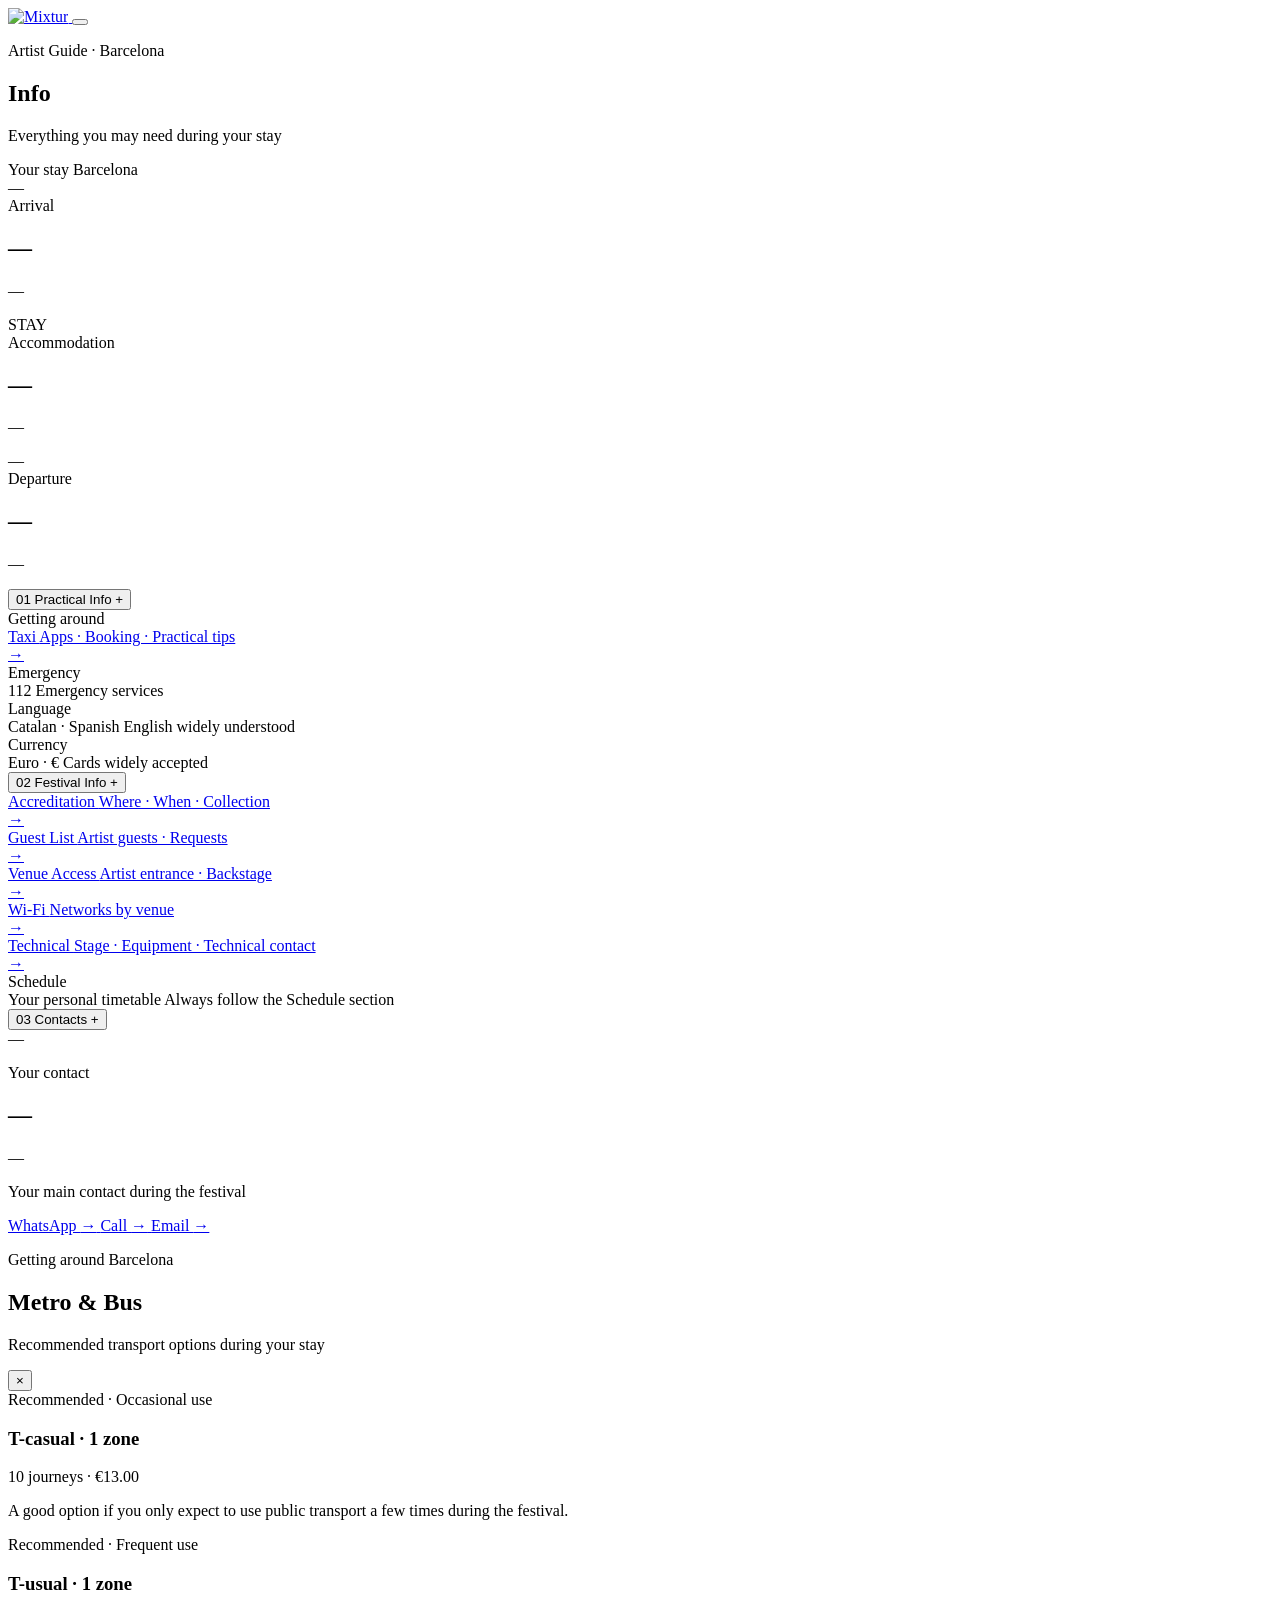
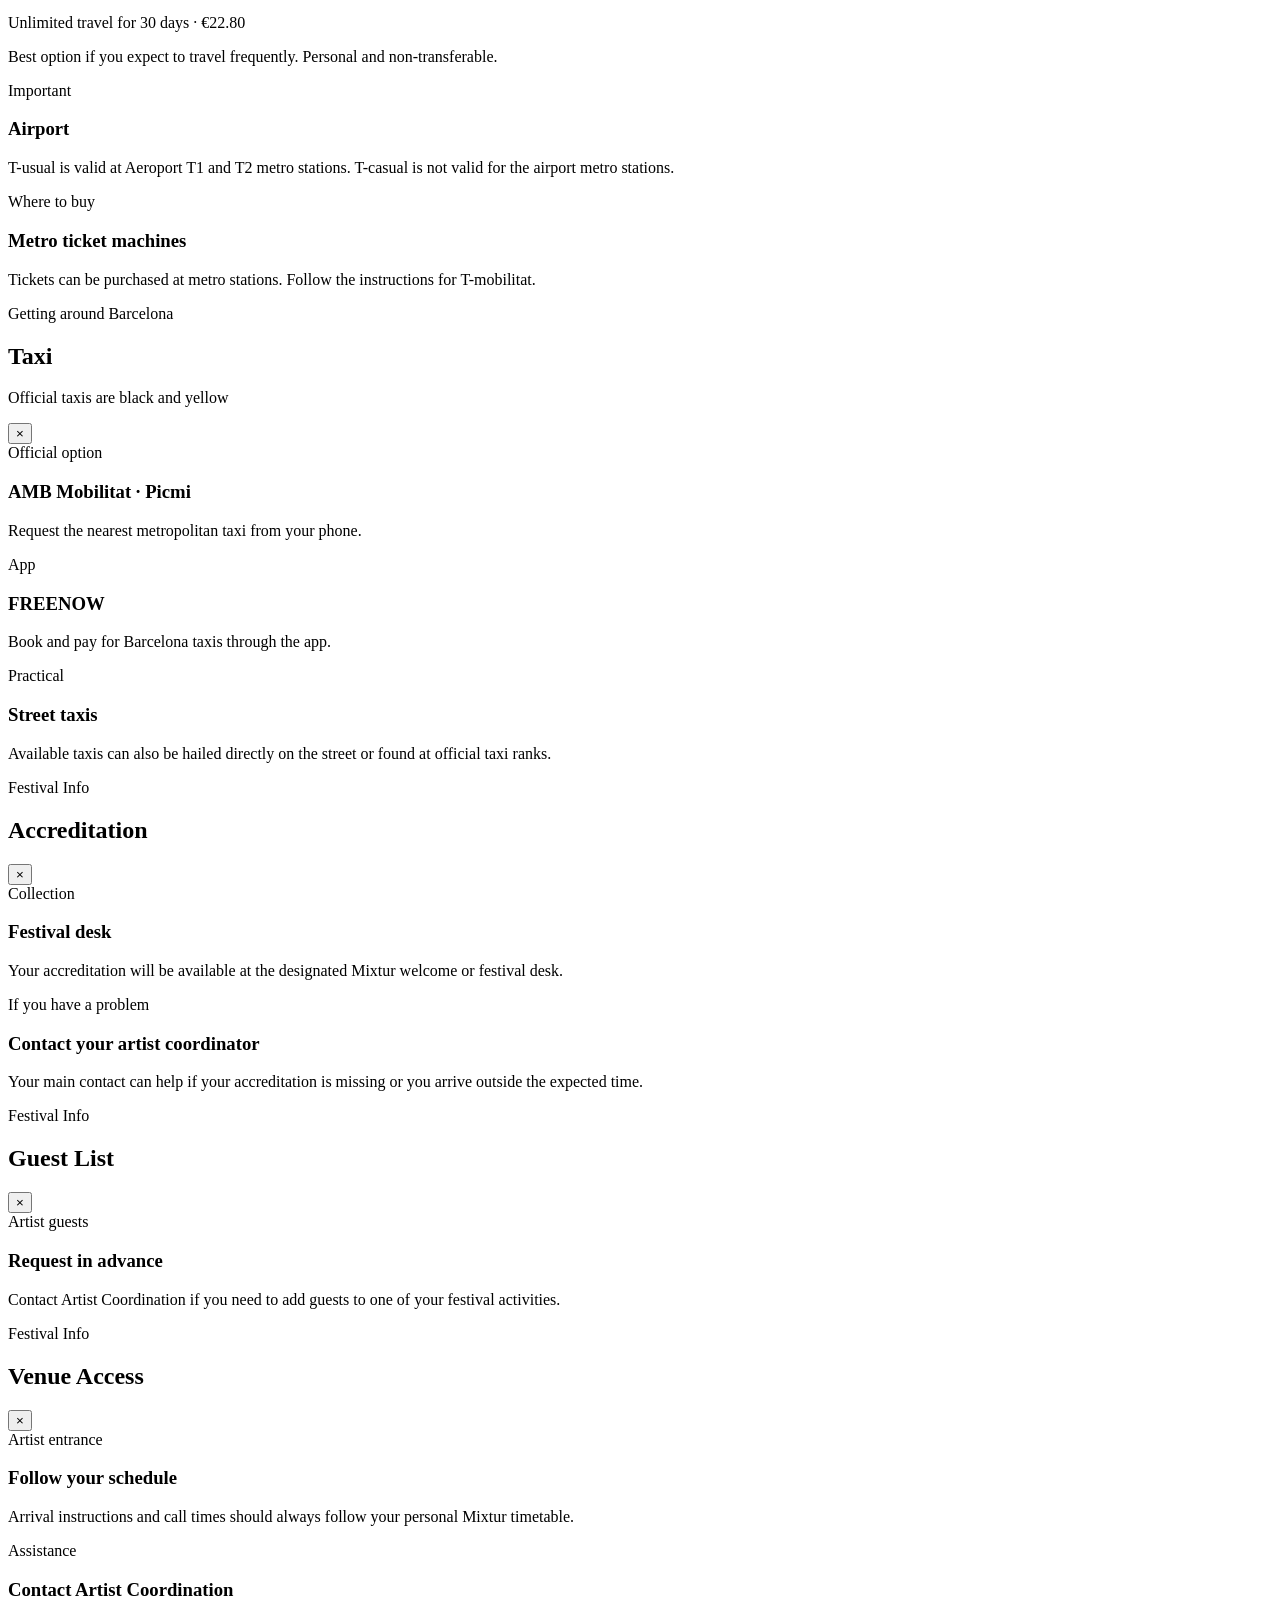
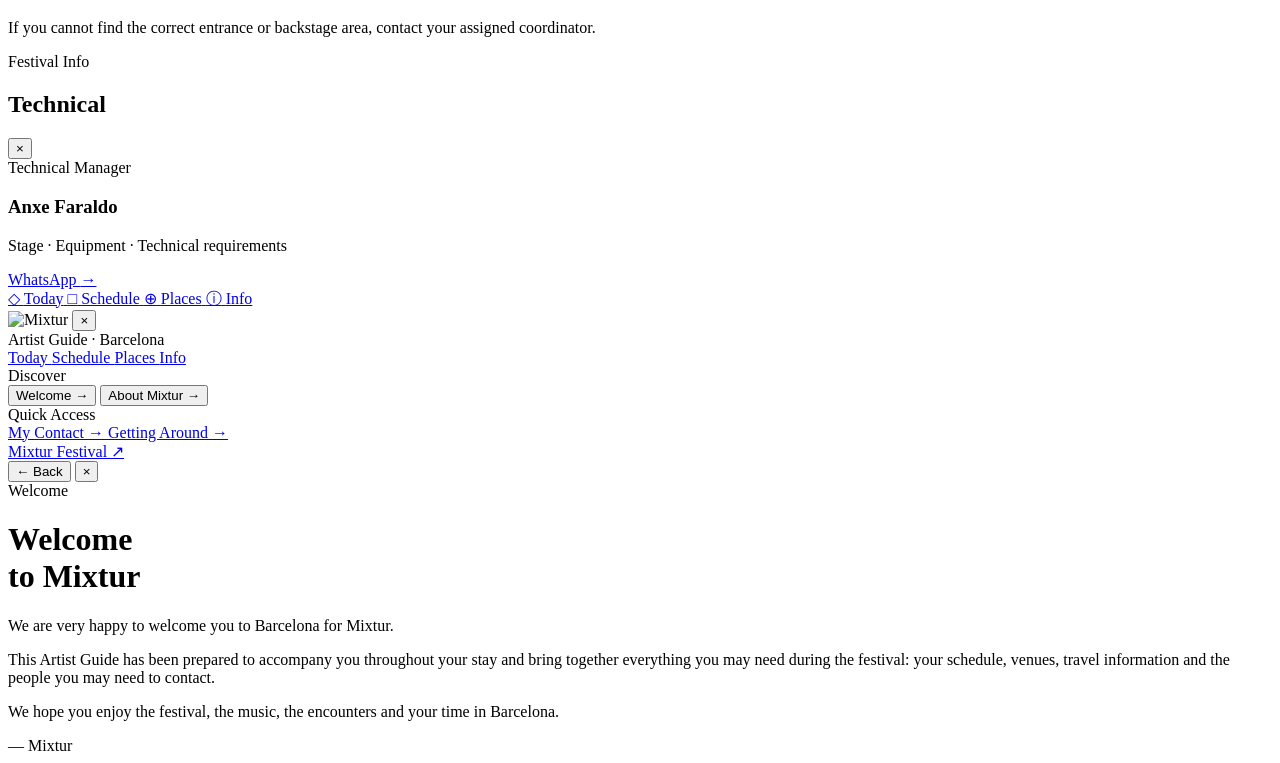
==== info.html @ 85b2bf8d "Update info.html" ====
<!DOCTYPE html>
<html lang="en">

<head>
  <meta charset="UTF-8">

  <meta
    name="viewport"
    content="width=device-width, initial-scale=1.0"
  >

  <meta
    name="theme-color"
    content="#000000"
  >

  <title>Mixtur · Info</title>

  <link
    rel="stylesheet"
    href="style.css?v=2"
  >
</head>


<body>

  <main class="app">


    <!-- ======================================
         HEADER
         ====================================== -->

    <header class="topbar">

      <a
        href="index.html"
        aria-label="Back to Today"
      >
        <img
          src="logo-mixtur.png"
          alt="Mixtur"
          class="mixtur-logo"
        >
      </a>


      <button
        class="menu-button"
        aria-label="Open menu"
        type="button"
      >
        <span></span>
        <span></span>
        <span></span>
      </button>

    </header>



    <!-- ======================================
         INFO HERO
         ====================================== -->

    <section class="info-hero">

      <div class="info-hero-content">

        <p class="eyebrow">
          Artist Guide · Barcelona
        </p>

        <h1 class="info-title">
          Info
        </h1>

        <p class="info-subtitle">
          Everything you may need during your stay
        </p>

      </div>

    </section>



    <!-- ======================================
         STAY SUMMARY
         ====================================== -->

    <section class="stay-summary">

      <div class="stay-summary-heading">

        <span>
          Your stay
        </span>

        <span>
          Barcelona
        </span>

      </div>


      <div class="stay-summary-grid">


        <!-- ARRIVAL -->

        <article
          class="stay-summary-card"
          data-stay-arrival
        >

          <div
            class="stay-summary-date"
            data-arrival-date
          >
            —
          </div>

          <div class="stay-summary-type">
            Arrival
          </div>

          <h2 data-arrival-time>
            —
          </h2>

          <p data-arrival-place>
            —
          </p>

        </article>



        <!-- ACCOMMODATION · OPTIONAL -->

        <article
          class="stay-summary-card"
          data-stay-hotel
        >

          <div class="stay-summary-date">
            STAY
          </div>

          <div class="stay-summary-type">
            Accommodation
          </div>

          <h2 data-hotel-name>
            —
          </h2>

          <p data-hotel-summary>
            —
          </p>

        </article>



        <!-- DEPARTURE -->

        <article
          class="stay-summary-card"
          data-stay-departure
        >

          <div
            class="stay-summary-date"
            data-departure-date
          >
            —
          </div>

          <div class="stay-summary-type">
            Departure
          </div>

          <h2 data-departure-time>
            —
          </h2>

          <p data-departure-place>
            —
          </p>

        </article>


      </div>

    </section>



    <!-- ======================================
         INFO INDEX
         ====================================== -->

    <section class="info-list">


      <!-- ====================================
           PRACTICAL INFO
           ==================================== -->

      <article
        class="info-section"
        id="getting-around"
      >

        <button
          class="info-toggle"
          type="button"
          aria-expanded="false"
        >

          <span class="info-number">
            01
          </span>

          <span class="info-toggle-title">
            Practical Info
          </span>

          <span class="info-toggle-symbol">
            +
          </span>

        </button>


        <div class="info-content">


          <div class="info-group-label">
            Getting around
          </div>


          <a
            href="#"
            class="info-detail-link info-panel-trigger"
            data-panel="taxi-panel"
          >

            <div>

              <span class="info-detail-title">
                Taxi
              </span>

              <span class="info-detail-description">
                Apps · Booking · Practical tips
              </span>

            </div>

            <span class="info-detail-arrow">
              →
            </span>

          </a>



          <div class="info-row">

            <span class="info-label">
              Emergency
            </span>

            <div class="info-value">
              112
              <span>
                Emergency services
              </span>
            </div>

          </div>


          <div class="info-row">

            <span class="info-label">
              Language
            </span>

            <div class="info-value">
              Catalan · Spanish
              <span>
                English widely understood
              </span>
            </div>

          </div>


          <div class="info-row">

            <span class="info-label">
              Currency
            </span>

            <div class="info-value">
              Euro · €
              <span>
                Cards widely accepted
              </span>
            </div>

          </div>


        </div>

      </article>



      <!-- ====================================
           FESTIVAL INFO
           ==================================== -->

      <article class="info-section">

        <button
          class="info-toggle"
          type="button"
          aria-expanded="false"
        >

          <span class="info-number">
            02
          </span>

          <span class="info-toggle-title">
            Festival Info
          </span>

          <span class="info-toggle-symbol">
            +
          </span>

        </button>


        <div class="info-content">


          <a
            href="#"
            class="info-detail-link info-panel-trigger"
            data-panel="accreditation-panel"
          >

            <div>

              <span class="info-detail-title">
                Accreditation
              </span>

              <span class="info-detail-description">
                Where · When · Collection
              </span>

            </div>

            <span class="info-detail-arrow">
              →
            </span>

          </a>


          <a
            href="#"
            class="info-detail-link info-panel-trigger"
            data-panel="guest-panel"
          >

            <div>

              <span class="info-detail-title">
                Guest List
              </span>

              <span class="info-detail-description">
                Artist guests · Requests
              </span>

            </div>

            <span class="info-detail-arrow">
              →
            </span>

          </a>


          <a
            href="#"
            class="info-detail-link info-panel-trigger"
            data-panel="access-panel"
          >

            <div>

              <span class="info-detail-title">
                Venue Access
              </span>

              <span class="info-detail-description">
                Artist entrance · Backstage
              </span>

            </div>

            <span class="info-detail-arrow">
              →
            </span>

          </a>


          <a
            href="#"
            class="info-detail-link info-panel-trigger"
            data-panel="wifi-panel"
          >

            <div>

              <span class="info-detail-title">
                Wi-Fi
              </span>

              <span class="info-detail-description">
                Networks by venue
              </span>

            </div>

            <span class="info-detail-arrow">
              →
            </span>

          </a>


          <a
            href="#"
            class="info-detail-link info-panel-trigger"
            data-panel="technical-panel"
          >

            <div>

              <span class="info-detail-title">
                Technical
              </span>

              <span class="info-detail-description">
                Stage · Equipment · Technical contact
              </span>

            </div>

            <span class="info-detail-arrow">
              →
            </span>

          </a>


          <div class="info-row">

            <span class="info-label">
              Schedule
            </span>

            <div class="info-value">
              Your personal timetable
              <span>
                Always follow the Schedule section
              </span>
            </div>

          </div>


        </div>

      </article>



      <!-- ====================================
           CONTACTS
           ==================================== -->

      <article
        class="info-section"
        id="my-contact"
      >

        <button
          class="info-toggle"
          type="button"
          aria-expanded="false"
        >

          <span class="info-number">
            03
          </span>

          <span class="info-toggle-title">
            Contacts
          </span>

          <span class="info-toggle-symbol">
            +
          </span>

        </button>


        <div class="info-content">


          <div class="main-contact-card">

            <div class="main-contact-top">

              <div
                class="contact-avatar"
                data-contact-avatar
              >
                —
              </div>


              <div>

                <p class="main-contact-label">
                  Your contact
                </p>

                <h2 data-contact-name>
                  —
                </h2>

                <p
                  class="main-contact-role"
                  data-contact-role
                >
                  —
                </p>

              </div>

            </div>


            <p class="main-contact-description">
              Your main contact during the festival
            </p>


            <div class="main-contact-actions">
            
              <a
                href="#"
                data-contact-whatsapp
              >
                WhatsApp
                <span>→</span>
              </a>
            
              <a
                href="#"
                data-contact-call
              >
                Call
                <span>→</span>
              </a>
            
              <a
                href="#"
                data-contact-email
              >
                Email
                <span>→</span>
              </a>
            
            </div>

          </div>


        </div>

      </article>


    </section>



    <!-- ======================================
         METRO & BUS PANEL
         ====================================== -->

    <div
      class="place-panel"
      id="metro-panel"
      aria-hidden="true"
    >

      <div class="panel-backdrop"></div>


      <section class="panel-sheet">

        <div class="panel-handle"></div>


        <div class="panel-header">

          <div>

            <p class="panel-location">
              Getting around Barcelona
            </p>

            <h2>
              Metro & Bus
            </h2>

            <p class="panel-intro">
              Recommended transport options during your stay
            </p>

          </div>


          <button
            class="panel-close"
            type="button"
            aria-label="Close"
          >
            ×
          </button>

        </div>


        <div class="panel-list">


          <article class="panel-place">

            <div class="panel-place-meta">
              Recommended · Occasional use
            </div>

            <h3>
              T-casual · 1 zone
            </h3>

            <p>
              10 journeys · €13.00
            </p>

            <p>
              A good option if you only expect to use public
              transport a few times during the festival.
            </p>

          </article>


          <article class="panel-place">

            <div class="panel-place-meta">
              Recommended · Frequent use
            </div>

            <h3>
              T-usual · 1 zone
            </h3>

            <p>
              Unlimited travel for 30 days · €22.80
            </p>

            <p>
              Best option if you expect to travel frequently.
              Personal and non-transferable.
            </p>

          </article>


          <article class="panel-place">

            <div class="panel-place-meta">
              Important
            </div>

            <h3>
              Airport
            </h3>

            <p>
              T-usual is valid at Aeroport T1 and T2 metro
              stations. T-casual is not valid for the airport
              metro stations.
            </p>

          </article>


          <article class="panel-place">

            <div class="panel-place-meta">
              Where to buy
            </div>

            <h3>
              Metro ticket machines
            </h3>

            <p>
              Tickets can be purchased at metro stations.
              Follow the instructions for T-mobilitat.
            </p>

          </article>


        </div>

      </section>

    </div>



    <!-- ======================================
         TAXI PANEL
         ====================================== -->

    <div
      class="place-panel"
      id="taxi-panel"
      aria-hidden="true"
    >

      <div class="panel-backdrop"></div>


      <section class="panel-sheet">

        <div class="panel-handle"></div>


        <div class="panel-header">

          <div>

            <p class="panel-location">
              Getting around Barcelona
            </p>

            <h2>
              Taxi
            </h2>

            <p class="panel-intro">
              Official taxis are black and yellow
            </p>

          </div>


          <button
            class="panel-close"
            type="button"
            aria-label="Close"
          >
            ×
          </button>

        </div>


        <div class="panel-list">


          <article class="panel-place">

            <div class="panel-place-meta">
              Official option
            </div>

            <h3>
              AMB Mobilitat · Picmi
            </h3>

            <p>
              Request the nearest metropolitan taxi from your phone.
            </p>

          </article>


          <article class="panel-place">

            <div class="panel-place-meta">
              App
            </div>

            <h3>
              FREENOW
            </h3>

            <p>
              Book and pay for Barcelona taxis through the app.
            </p>

          </article>


          <article class="panel-place">

            <div class="panel-place-meta">
              Practical
            </div>

            <h3>
              Street taxis
            </h3>

            <p>
              Available taxis can also be hailed directly on the street
              or found at official taxi ranks.
            </p>

          </article>


        </div>

      </section>

    </div>



    <!-- ======================================
         ACCREDITATION PANEL
         ====================================== -->

    <div
      class="place-panel"
      id="accreditation-panel"
      aria-hidden="true"
    >

      <div class="panel-backdrop"></div>

      <section class="panel-sheet">

        <div class="panel-handle"></div>


        <div class="panel-header">

          <div>

            <p class="panel-location">
              Festival Info
            </p>

            <h2>
              Accreditation
            </h2>

          </div>


          <button
            class="panel-close"
            type="button"
            aria-label="Close"
          >
            ×
          </button>

        </div>


        <div class="panel-list">

          <article class="panel-place">

            <div class="panel-place-meta">
              Collection
            </div>

            <h3>
              Festival desk
            </h3>

            <p>
              Your accreditation will be available at the designated
              Mixtur welcome or festival desk.
            </p>

          </article>


          <article class="panel-place">

            <div class="panel-place-meta">
              If you have a problem
            </div>

            <h3>
              Contact your artist coordinator
            </h3>

            <p>
              Your main contact can help if your accreditation is
              missing or you arrive outside the expected time.
            </p>

          </article>

        </div>

      </section>

    </div>



    <!-- ======================================
         GUEST LIST PANEL
         ====================================== -->

    <div
      class="place-panel"
      id="guest-panel"
      aria-hidden="true"
    >

      <div class="panel-backdrop"></div>

      <section class="panel-sheet">

        <div class="panel-handle"></div>


        <div class="panel-header">

          <div>

            <p class="panel-location">
              Festival Info
            </p>

            <h2>
              Guest List
            </h2>

          </div>


          <button
            class="panel-close"
            type="button"
            aria-label="Close"
          >
            ×
          </button>

        </div>


        <div class="panel-list">

          <article class="panel-place">

            <div class="panel-place-meta">
              Artist guests
            </div>

            <h3>
              Request in advance
            </h3>

            <p>
              Contact Artist Coordination if you need to add guests
              to one of your festival activities.
            </p>

          </article>

        </div>

      </section>

    </div>



    <!-- ======================================
         VENUE ACCESS PANEL
         ====================================== -->

    <div
      class="place-panel"
      id="access-panel"
      aria-hidden="true"
    >

      <div class="panel-backdrop"></div>

      <section class="panel-sheet">

        <div class="panel-handle"></div>


        <div class="panel-header">

          <div>

            <p class="panel-location">
              Festival Info
            </p>

            <h2>
              Venue Access
            </h2>

          </div>


          <button
            class="panel-close"
            type="button"
            aria-label="Close"
          >
            ×
          </button>

        </div>


        <div class="panel-list">

          <article class="panel-place">

            <div class="panel-place-meta">
              Artist entrance
            </div>

            <h3>
              Follow your schedule
            </h3>

            <p>
              Arrival instructions and call times should always follow
              your personal Mixtur timetable.
            </p>

          </article>


          <article class="panel-place">

            <div class="panel-place-meta">
              Assistance
            </div>

            <h3>
              Contact Artist Coordination
            </h3>

            <p>
              If you cannot find the correct entrance or backstage
              area, contact your assigned coordinator.
            </p>

          </article>

        </div>

      </section>

    </div>



    <!-- ======================================
         TECHNICAL PANEL
         ====================================== -->

    <div
      class="place-panel"
      id="technical-panel"
      aria-hidden="true"
    >

      <div class="panel-backdrop"></div>

      <section class="panel-sheet">

        <div class="panel-handle"></div>


        <div class="panel-header">

          <div>

            <p class="panel-location">
              Festival Info
            </p>

            <h2>
              Technical
            </h2>

          </div>


          <button
            class="panel-close"
            type="button"
            aria-label="Close"
          >
            ×
          </button>

        </div>


        <div class="panel-list">

          <article class="panel-place">

            <div class="panel-place-meta">
              Technical Manager
            </div>

            <h3>
              Anxe Faraldo
            </h3>

            <p>
              Stage · Equipment · Technical requirements
            </p>

            <a
              href="https://wa.me/34617456373"
              target="_blank"
              rel="noopener noreferrer"
            >
              WhatsApp
              <span>→</span>
            </a>

          </article>

        </div>

      </section>

    </div>



    <!-- ======================================
         BOTTOM NAV
         ====================================== -->

    <nav
      class="bottom-nav"
      aria-label="Main navigation"
    >

      <a
        class="nav-item"
        href="index.html"
      >
        <span class="nav-symbol">◇</span>
        <span>Today</span>
      </a>


      <a
        class="nav-item"
        href="schedule.html"
      >
        <span class="nav-symbol">□</span>
        <span>Schedule</span>
      </a>


      <a
        class="nav-item"
        href="places.html"
      >
        <span class="nav-symbol">⊕</span>
        <span>Places</span>
      </a>


      <a
        class="nav-item active"
        href="info.html"
      >
        <span class="nav-symbol">ⓘ</span>
        <span>Info</span>
      </a>

    </nav>


  </main>


  <script src="venues.js?v=1"></script>
  <script src="script.js?v=33"></script>

</body>

</html>
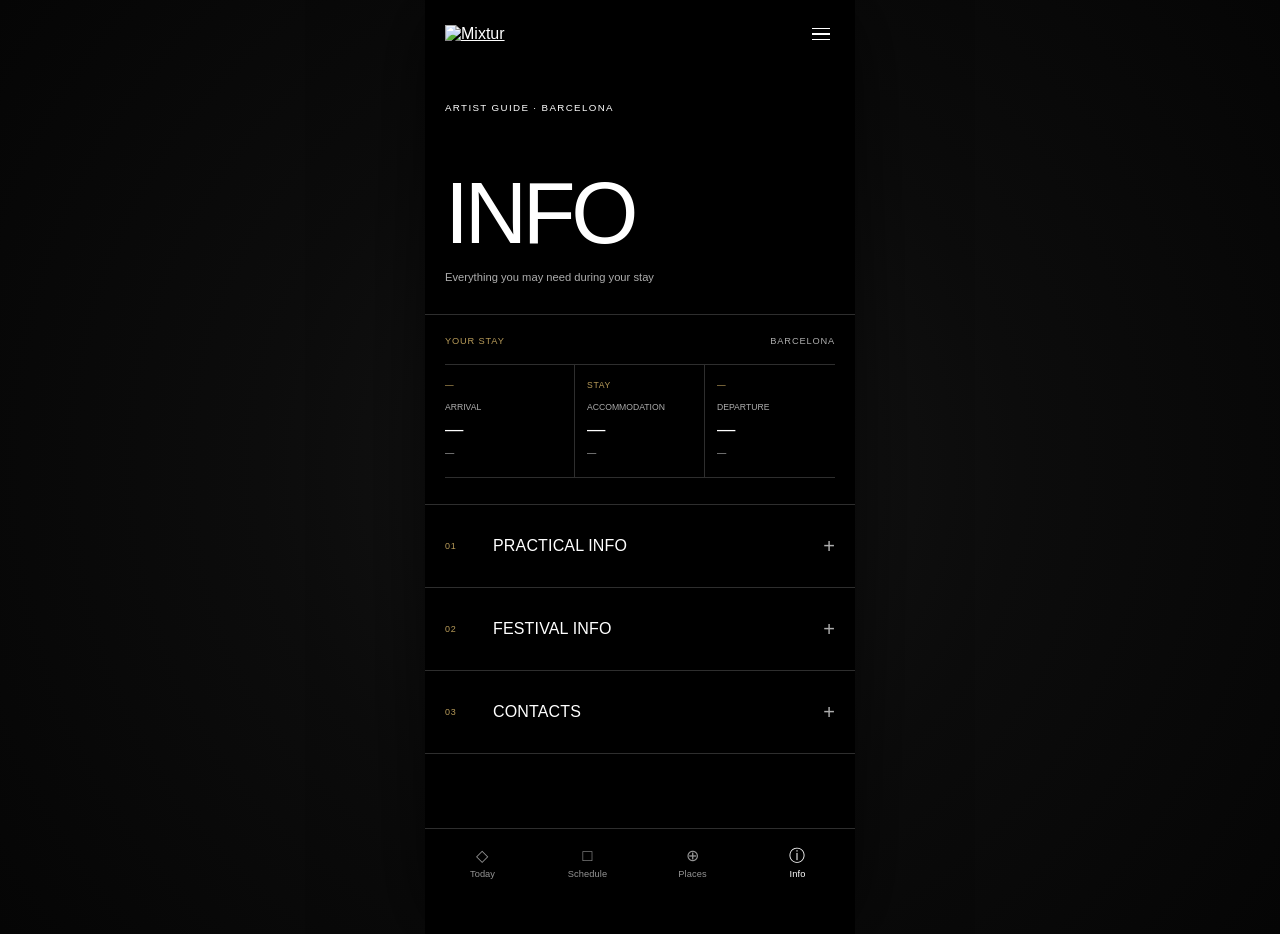
==== commit 1af6d452: "Update info.html" ====
--- a/info.html
+++ b/info.html
@@ -1240,7 +1240,7 @@
 
 
   <script src="venues.js?v=1"></script>
-  <script src="script.js?v=33"></script>
+  <script src="script.js?v=42"></script>
 
 </body>
 
--- a/style.css
+++ b/style.css
@@ -0,0 +1,4132 @@
+/* =========================================
+   MIXTUR ARTIST GUIDE
+   Editorial mobile system
+   ========================================= */
+
+
+/* =========================================
+   VARIABLES
+   ========================================= */
+
+:root {
+  --black: #000000;
+  --white: #ffffff;
+
+  --mixtur-blue: #414891;
+  --mixtur-blue-dark: #30376f;
+  --mixtur-gold: #b89b59;
+
+  --text-secondary: rgba(255, 255, 255, 0.68);
+  --text-soft: rgba(255, 255, 255, 0.48);
+
+  --line: rgba(255, 255, 255, 0.18);
+
+  --page-width: 430px;
+}
+
+
+/* =========================================
+   RESET
+   ========================================= */
+
+* {
+  box-sizing: border-box;
+  margin: 0;
+  padding: 0;
+}
+
+html {
+  scroll-behavior: smooth;
+}
+
+body {
+  min-height: 100vh;
+  background: #0a0a0a;
+  color: var(--white);
+
+  font-family:
+    Verdana,
+    Geneva,
+    sans-serif;
+
+  -webkit-font-smoothing: antialiased;
+  text-rendering: optimizeLegibility;
+}
+
+button,
+a {
+  font: inherit;
+}
+
+a {
+  color: inherit;
+}
+
+
+/* =========================================
+   APP
+   ========================================= */
+
+.app {
+  position: relative;
+
+  width: 100%;
+  max-width: var(--page-width);
+
+  min-height: 100vh;
+
+  margin: 0 auto;
+
+  padding-bottom: 88px;
+
+  background: var(--black);
+}
+
+
+/* =========================================
+   TOP BAR
+   ========================================= */
+
+.topbar {
+  position: relative;
+  z-index: 20;
+
+  height: 68px;
+
+  padding: 18px 20px;
+
+  display: flex;
+  justify-content: space-between;
+  align-items: center;
+
+  background: var(--black);
+}
+
+.mixtur-logo {
+  display: block;
+
+  width: 124px;
+  max-height: 34px;
+
+  object-fit: contain;
+  object-position: left center;
+}
+
+.menu-button {
+  width: 32px;
+  height: 32px;
+
+  padding: 5px;
+
+  display: flex;
+  flex-direction: column;
+  justify-content: center;
+
+  gap: 4px;
+
+  border: 0;
+  background: transparent;
+
+  cursor: pointer;
+}
+
+.menu-button span {
+  display: block;
+
+  width: 18px;
+  height: 1.5px;
+
+  margin-left: auto;
+
+  background: var(--white);
+}
+
+
+/* =========================================
+   TODAY HERO
+   ========================================= */
+
+.hero {
+  position: relative;
+
+  min-height: 340px;
+
+  padding:
+    30px
+    20px
+    22px;
+
+  overflow: hidden;
+
+  background-color: var(--mixtur-blue);
+
+  background-image:
+    url("mixtur-background.png");
+
+  background-size: cover;
+  background-position: center center;
+  background-repeat: no-repeat;
+}
+
+.hero-overlay {
+  position: absolute;
+
+  inset: 0;
+
+  z-index: 1;
+
+  background:
+    linear-gradient(
+      to bottom,
+      rgba(32, 34, 90, 0.03),
+      rgba(32, 34, 90, 0.08)
+    );
+
+  pointer-events: none;
+}
+
+.hero-content {
+  position: relative;
+  z-index: 3;
+}
+
+.eyebrow {
+  margin-bottom: 60px;
+
+  font-size: 0.61rem;
+  font-weight: 400;
+  line-height: 1.3;
+  letter-spacing: 0.14em;
+
+  text-transform: uppercase;
+}
+
+.welcome {
+  width: 100%;
+  max-width: 385px;
+
+  font-size:
+    clamp(
+      3.45rem,
+      14.8vw,
+      4.55rem
+    );
+
+  font-weight: 400;
+
+  line-height: 0.88;
+
+  letter-spacing: 0.015em;
+
+  text-transform: uppercase;
+}
+
+.stay-dates {
+  margin-top: 24px;
+
+  font-size: 0.65rem;
+  font-weight: 400;
+
+  line-height: 1.55;
+
+  letter-spacing: 0.09em;
+
+  text-transform: uppercase;
+}
+
+
+/* =========================================
+   SECTION LABELS
+   ========================================= */
+
+.section-label {
+  display: flex;
+
+  justify-content: space-between;
+  align-items: center;
+
+  gap: 16px;
+
+  margin-bottom: 11px;
+
+  color: var(--text-secondary);
+
+  font-size: 0.62rem;
+
+  line-height: 1.2;
+
+  letter-spacing: 0.09em;
+
+  text-transform: uppercase;
+}
+
+
+/* =========================================
+   NEXT EVENT
+   ========================================= */
+
+.next-section {
+  padding:
+    21px
+    20px
+    17px;
+
+  background: var(--black);
+}
+
+.next-card {
+  min-height: 124px;
+
+  padding:
+    20px
+    18px
+    18px;
+
+  display: flex;
+
+  justify-content: space-between;
+  align-items: flex-end;
+
+  gap: 18px;
+
+  color: var(--mixtur-blue-dark);
+
+  background: var(--white);
+
+  border-radius: 17px;
+}
+
+.next-card-content {
+  min-width: 0;
+}
+
+.next-time {
+  font-size: 1.72rem;
+
+  font-weight: 700;
+
+  line-height: 1;
+
+  letter-spacing: -0.04em;
+}
+
+.next-title {
+  margin-top: 4px;
+
+  font-size: 1.35rem;
+
+  font-weight: 400;
+
+  line-height: 1;
+
+  letter-spacing: -0.045em;
+
+  text-transform: uppercase;
+}
+
+.next-place {
+  margin-top: 11px;
+
+  font-size: 0.7rem;
+
+  line-height: 1.35;
+}
+
+.arrow-button {
+  width: 45px;
+  height: 45px;
+
+  flex-shrink: 0;
+
+  display: flex;
+  align-items: center;
+  justify-content: center;
+
+  border-radius: 50%;
+
+  background: var(--mixtur-blue);
+  color: var(--white);
+
+  font-size: 1.3rem;
+  line-height: 1;
+
+  pointer-events: none;
+}
+
+/* =========================================
+   TODAY LIST
+   ========================================= */
+
+.today-list {
+  padding:
+    6px
+    20px
+    28px;
+}
+
+.schedule-heading {
+  margin-bottom: 0;
+
+  padding-bottom: 12px;
+}
+
+.today-item {
+  position: relative;
+
+  display: grid;
+
+  grid-template-columns:
+    72px
+    minmax(0, 1fr)
+    28px;
+
+  align-items: center;
+
+  gap: 12px;
+
+  min-height: 69px;
+
+  padding: 16px 0;
+
+  border-top:
+    1px solid
+    var(--line);
+}
+
+.today-time {
+  font-size: 0.8rem;
+  line-height: 1.2;
+}
+
+.today-info {
+  min-width: 0;
+}
+
+.today-title {
+  font-size: 0.8rem;
+  line-height: 1.2;
+}
+
+.today-place {
+  margin-top: 5px;
+
+  color: var(--text-secondary);
+
+  font-size: 0.66rem;
+  line-height: 1.4;
+}
+
+.today-item.highlight {
+  margin: 0 -8px;
+  padding: 16px 8px;
+
+  grid-template-columns:
+    72px
+    minmax(0, 1fr)
+    28px;
+
+  background: var(--mixtur-blue);
+
+  border-top-color: transparent;
+}
+
+.today-item.highlight + .today-item {
+  border-top-color: transparent;
+}
+.today-arrow {
+  display: flex;
+
+  align-items: center;
+  justify-content: flex-end;
+
+  align-self: center;
+
+  font-size: 1rem;
+  line-height: 1;
+}
+
+
+/* =========================================
+   CONTACT
+   ========================================= */
+
+.contact-wrap {
+  padding:
+    4px
+    20px
+    34px;
+}
+
+.contact-card {
+  padding: 19px;
+
+  display: flex;
+
+  align-items: center;
+  justify-content: space-between;
+
+  gap: 18px;
+
+  background: var(--mixtur-blue);
+}
+
+.contact-name {
+  font-size: 1rem;
+  font-weight: 400;
+  line-height: 1.2;
+  letter-spacing: -0.025em;
+}
+
+.contact-role {
+  margin-top: 6px;
+  font-size: 0.66rem;
+  color: rgba(255, 255, 255, 0.7);
+}
+
+.contact-actions {
+  display: flex;
+  gap: 9px;
+}
+
+.contact-action {
+  width: 38px;
+  height: 38px;
+
+  display: flex;
+
+  align-items: center;
+  justify-content: center;
+
+  border:
+    1px solid
+    rgba(255, 255, 255, 0.6);
+
+  border-radius: 50%;
+
+  color: var(--white);
+
+  text-decoration: none;
+
+  font-size: 0.74rem;
+}
+
+
+/* =========================================
+   BOTTOM NAVIGATION
+   ========================================= */
+
+.bottom-nav {
+  position: fixed;
+
+  left: 50%;
+  bottom: 0;
+
+  z-index: 100;
+
+  transform: translateX(-50%);
+
+  width: 100%;
+  max-width: var(--page-width);
+
+  min-height: 72px;
+
+  display: grid;
+
+  grid-template-columns:
+    repeat(4, 1fr);
+
+  padding:
+    8px
+    5px
+    max(11px, env(safe-area-inset-bottom));
+
+  background:
+    rgba(0, 0, 0, 0.96);
+
+  border-top:
+    1px solid
+    var(--line);
+
+  backdrop-filter:
+    blur(12px);
+}
+
+.nav-item {
+  display: flex;
+
+  flex-direction: column;
+
+  justify-content: center;
+  align-items: center;
+
+  gap: 4px;
+
+  color:
+    rgba(255, 255, 255, 0.58);
+
+  text-decoration: none;
+
+  font-size: 0.58rem;
+
+  letter-spacing: 0.01em;
+}
+
+.nav-item.active {
+  color: var(--white);
+}
+
+.nav-symbol {
+  min-height: 18px;
+
+  font-size: 1.02rem;
+
+  line-height: 1;
+}
+
+
+/* =========================================
+   SCHEDULE PAGE
+   ========================================= */
+
+.schedule-hero {
+  position: relative;
+
+  min-height: 205px;
+
+  padding:
+    28px
+    20px
+    25px;
+
+  overflow: hidden;
+
+  background-color: var(--mixtur-blue);
+
+  background-image:
+    url("mixtur-background.png");
+
+  background-size: 100% auto;
+  background-position: center top;
+  background-repeat: no-repeat;
+}
+
+.schedule-hero-content {
+  position: relative;
+  z-index: 3;
+}
+
+.schedule-page-title {
+  margin-top: 30px;
+
+  font-size:
+    clamp(
+      2.7rem,
+      11.5vw,
+      3.6rem
+    );
+
+  font-weight: 400;
+
+  line-height: 0.92;
+
+  letter-spacing: 0.045em;
+
+  text-transform: uppercase;
+}
+
+.schedule-subtitle {
+  margin-top: 14px;
+
+  font-size: 0.6rem;
+
+  line-height: 1.45;
+
+  letter-spacing: 0.16em;
+
+  text-transform: uppercase;
+}
+
+
+/* =========================================
+   SCHEDULE DAYS
+   ========================================= */
+
+.schedule-day {
+  padding:
+    25px
+    20px
+    8px;
+}
+
+.day-header {
+  display: flex;
+
+  align-items: baseline;
+  justify-content: space-between;
+
+  gap: 20px;
+
+  padding-bottom: 14px;
+
+  border-bottom:
+    1px solid
+    var(--line);
+
+  color: var(--white);
+
+  text-transform: uppercase;
+}
+
+.day-header span:first-child {
+  font-size: 1.15rem;
+
+  font-weight: 400;
+
+  line-height: 1;
+
+  letter-spacing: 0.08em;
+}
+
+.day-header span:last-child {
+  flex: 0 0 auto;
+
+  color: var(--text-secondary);
+
+  font-size: 0.58rem;
+
+  line-height: 1.2;
+
+  letter-spacing: 0.13em;
+
+  text-align: right;
+}
+
+.today-day .day-header span:first-child {
+  color: var(--mixtur-gold);
+}
+
+.today-day .day-header span:last-child {
+  color: var(--white);
+}
+
+/* =========================================
+   SCHEDULE EVENTS
+   ========================================= */
+
+.schedule-event {
+  position: relative;
+
+  display: grid;
+
+  grid-template-columns:
+    66px
+    minmax(0, 1fr)
+    30px;
+
+  align-items: center;
+
+  gap: 14px;
+
+  padding: 18px 0;
+
+  border-top:
+    1px solid
+    var(--line);
+}
+
+.schedule-time {
+  font-size: 0.8rem;
+  line-height: 1.2;
+}
+
+.schedule-event-info {
+  min-width: 0;
+}
+
+.schedule-event-type {
+  margin-bottom: 6px;
+
+  color: var(--mixtur-gold);
+
+  font-size: 0.56rem;
+
+  line-height: 1.2;
+
+  letter-spacing: 0.11em;
+
+  text-transform: uppercase;
+}
+
+.schedule-event-info h2 {
+  font-size: 0.89rem;
+
+  font-weight: 400;
+
+  line-height: 1.3;
+
+  letter-spacing: -0.025em;
+}
+
+.schedule-event-info p {
+  margin-top: 5px;
+
+  color: var(--text-secondary);
+
+  font-size: 0.65rem;
+
+  line-height: 1.4;
+}
+
+.current-event {
+  margin: 0 -8px;
+
+  padding: 18px 8px;
+
+  grid-template-columns:
+    66px
+    minmax(0, 1fr)
+    30px;
+
+  background: var(--mixtur-blue);
+
+  border-top-color: transparent;
+}
+
+.current-event .schedule-event-type {
+  color: var(--white);
+}
+
+.important-event {
+  margin: 0 -8px;
+
+  padding: 18px 8px;
+
+  grid-template-columns:
+    66px
+    minmax(0, 1fr)
+    30px;
+
+  border-top:
+    2px solid
+    var(--mixtur-gold);
+
+  border-bottom:
+    2px solid
+    var(--mixtur-gold);
+}
+
+.schedule-event-arrow {
+  display: flex;
+
+  align-items: center;
+  justify-content: flex-end;
+
+  align-self: center;
+
+  font-size: 1rem;
+  line-height: 1;
+}
+
+
+/* =========================================
+   PLACES PAGE
+   ========================================= */
+
+.places-intro {
+  padding:
+    18px
+    20px
+    0;
+
+  background: var(--black);
+}
+
+.places-cover {
+  width: 100%;
+  height: 180px;
+
+  overflow: hidden;
+
+  border-radius: 8px;
+
+  background:
+    linear-gradient(
+      135deg,
+      #2d2d2d,
+      #111111
+    );
+
+  display: flex;
+
+  align-items: flex-end;
+
+  padding: 14px;
+}
+
+.places-cover span {
+  color:
+    rgba(255, 255, 255, 0.58);
+
+  font-size: 0.58rem;
+
+  letter-spacing: 0.12em;
+
+  text-transform: uppercase;
+}
+
+.places-heading {
+  padding-top: 26px;
+}
+
+.places-heading .eyebrow {
+  margin-bottom: 18px;
+}
+
+.places-title {
+  font-size:
+    clamp(
+      2.9rem,
+      12vw,
+      3.9rem
+    );
+
+  font-weight: 400;
+
+  line-height: 0.9;
+
+  letter-spacing: 0.045em;
+
+  text-transform: uppercase;
+}
+
+
+/* =========================================
+   PLACES FILTERS
+   ========================================= */
+
+.places-filters {
+  display: grid;
+
+  grid-template-columns:
+    repeat(4, 1fr);
+
+  margin:
+    28px
+    20px
+    22px;
+
+  border:
+    1px solid
+    var(--line);
+}
+
+.place-filter {
+  min-height: 44px;
+
+  padding: 10px 6px;
+
+  border: 0;
+
+  border-right:
+    1px solid
+    var(--line);
+
+  background: transparent;
+
+  color: var(--text-secondary);
+
+  font-size: 0.63rem;
+
+  letter-spacing: 0.04em;
+
+  cursor: pointer;
+}
+
+.place-filter:last-child {
+  border-right: 0;
+}
+
+.place-filter.active {
+  background: var(--mixtur-blue);
+  color: var(--white);
+}
+
+
+/* =========================================
+   PLACES LIST
+   ========================================= */
+
+.places-list {
+  padding:
+    0
+    20px
+    34px;
+}
+
+.featured-place {
+  border-top:
+    1px solid
+    var(--line);
+
+  padding-top: 18px;
+}
+
+.featured-place-image {
+  width: 100%;
+  height: 145px;
+
+  overflow: hidden;
+
+  border-radius: 6px;
+
+  background:
+    linear-gradient(
+      135deg,
+      #333333,
+      #141414
+    );
+
+  display: flex;
+
+  align-items: flex-end;
+
+  padding: 12px;
+}
+
+.featured-place-image span {
+  color:
+    rgba(255, 255, 255, 0.5);
+
+  font-size: 0.55rem;
+
+  letter-spacing: 0.11em;
+
+  text-transform: uppercase;
+}
+
+.featured-place-content {
+  padding:
+    15px
+    0
+    22px;
+}
+
+.place-category {
+  margin-bottom: 7px;
+
+  color: var(--mixtur-gold);
+
+  font-size: 0.55rem;
+
+  line-height: 1.2;
+
+  letter-spacing: 0.12em;
+
+  text-transform: uppercase;
+}
+
+.place-title-row {
+  display: flex;
+
+  align-items: flex-start;
+  justify-content: space-between;
+
+  gap: 18px;
+}
+
+.place-title-row h2 {
+  font-size: 1.18rem;
+
+  font-weight: 400;
+
+  line-height: 1.2;
+
+  letter-spacing: -0.025em;
+}
+
+.place-description {
+  margin-top: 4px;
+
+  color: var(--text-secondary);
+
+  font-size: 0.68rem;
+
+  line-height: 1.4;
+}
+
+.place-arrow {
+  flex-shrink: 0;
+
+  padding-top: 4px;
+
+  font-size: 1.15rem;
+}
+
+.place-address {
+  margin-top: 14px;
+
+  color: var(--text-secondary);
+
+  font-style: normal;
+
+  font-size: 0.68rem;
+
+  line-height: 1.45;
+}
+
+
+/* =========================================
+   MAP LINK
+   ========================================= */
+
+.maps-link {
+  margin-top: 16px;
+
+  min-height: 44px;
+
+  display: grid;
+
+  grid-template-columns:
+    24px
+    minmax(0, 1fr)
+    22px;
+
+  align-items: center;
+
+  gap: 8px;
+
+  color: var(--white);
+
+  text-decoration: none;
+
+  border-top:
+    1px solid
+    var(--line);
+
+  border-bottom:
+    1px solid
+    var(--line);
+}
+
+.maps-symbol {
+  color: var(--mixtur-blue);
+
+  font-size: 1rem;
+}
+
+.maps-link span:nth-child(2) {
+  font-size: 0.68rem;
+}
+
+.maps-arrow {
+  justify-self: end;
+
+  font-size: 0.9rem;
+}
+
+
+/* =========================================
+   NEARBY LINKS
+   ========================================= */
+
+.place-nearby {
+  display: flex;
+
+  flex-wrap: wrap;
+
+  gap:
+    8px
+    18px;
+
+  margin-top: 14px;
+
+  padding-top: 12px;
+
+  border-top:
+    1px solid
+    var(--line);
+}
+
+.place-nearby a {
+  display: inline-flex;
+
+  align-items: center;
+
+  gap: 8px;
+
+  min-height: 32px;
+
+  color: var(--text-secondary);
+
+  text-decoration: none !important;
+
+  font-size: 0.62rem;
+
+  font-weight: 400;
+
+  line-height: 1.2;
+
+  letter-spacing: 0.05em;
+
+  text-transform: uppercase;
+}
+
+.place-nearby a:link,
+.place-nearby a:visited,
+.place-nearby a:hover,
+.place-nearby a:active {
+  color: var(--text-secondary);
+
+  text-decoration: none !important;
+}
+
+.place-nearby a span {
+  color: var(--white);
+
+  font-size: 0.8rem;
+
+  line-height: 1;
+}
+
+.place-nearby button {
+  padding: 0;
+
+  display: inline-flex;
+
+  align-items: center;
+
+  gap: 8px;
+
+  min-height: 32px;
+
+  border: 0;
+  border-radius: 0;
+
+  background: transparent;
+
+  color: var(--text-secondary);
+
+  font-family:
+    Verdana,
+    Geneva,
+    sans-serif;
+
+  font-size: 0.62rem;
+
+  font-weight: 400;
+
+  line-height: 1.2;
+
+  letter-spacing: 0.05em;
+
+  text-transform: uppercase;
+
+  text-decoration: none;
+
+  appearance: none;
+  -webkit-appearance: none;
+
+  cursor: pointer;
+}
+
+.place-nearby button span {
+  color: var(--white);
+
+  font-size: 0.8rem;
+
+  line-height: 1;
+}
+
+
+/* =========================================
+   COMPACT PLACE ROWS
+   ========================================= */
+
+.compact-place {
+  display: grid;
+
+  grid-template-columns:
+    98px
+    minmax(0, 1fr)
+    24px;
+
+  align-items: center;
+
+  gap: 13px;
+
+  min-height: 104px;
+
+  padding: 16px 0;
+
+  border-top:
+    1px solid
+    var(--line);
+}
+
+.compact-place-image {
+  width: 98px;
+  height: 72px;
+
+  overflow: hidden;
+
+  border-radius: 5px;
+
+  display: flex;
+
+  align-items: flex-end;
+
+  padding: 8px;
+
+  background:
+    linear-gradient(
+      135deg,
+      #373737,
+      #161616
+    );
+}
+
+.compact-place-image span {
+  color:
+    rgba(255, 255, 255, 0.45);
+
+  font-size: 0.5rem;
+
+  letter-spacing: 0.08em;
+
+  text-transform: uppercase;
+}
+
+.compact-place-info {
+  min-width: 0;
+}
+
+.compact-place-info h2 {
+  font-size: 0.9rem;
+
+  font-weight: 400;
+
+  line-height: 1.2;
+
+  letter-spacing: -0.02em;
+}
+
+.compact-place-info p {
+  margin-top: 5px;
+
+  color: var(--text-secondary);
+
+  font-size: 0.62rem;
+
+  line-height: 1.4;
+}
+
+.compact-place-arrow {
+  justify-self: end;
+
+  font-size: 1rem;
+}
+
+
+/* =========================================
+   PLACEHOLDER IMAGES
+   ========================================= */
+
+.placeholder-image {
+  position: relative;
+
+  filter: grayscale(1);
+
+  isolation: isolate;
+}
+
+.placeholder-image::after {
+  content: "";
+
+  position: absolute;
+
+  inset: 0;
+
+  z-index: -1;
+
+  background:
+    linear-gradient(
+      to bottom,
+      rgba(255, 255, 255, 0.06),
+      rgba(0, 0, 0, 0.18)
+    );
+}
+
+
+/* =========================================
+   SLIDE-UP PANELS
+   ========================================= */
+
+.place-panel {
+  position: fixed;
+
+  inset: 0;
+
+  z-index: 500;
+
+  visibility: hidden;
+  opacity: 0;
+
+  pointer-events: none;
+}
+
+.place-panel.open {
+  visibility: visible;
+  opacity: 1;
+
+  pointer-events: auto;
+}
+
+.panel-backdrop {
+  position: absolute;
+
+  inset: 0;
+
+  background:
+    rgba(0, 0, 0, 0.72);
+}
+
+.panel-sheet {
+  position: absolute;
+
+  left: 50%;
+  bottom: 0;
+
+  width: 100%;
+  max-width: var(--page-width);
+
+  max-height: 82vh;
+
+  padding:
+    12px
+    20px
+    max(28px, env(safe-area-inset-bottom));
+
+  overflow-y: auto;
+
+  background: #101010;
+
+  border-radius:
+    22px
+    22px
+    0
+    0;
+
+  transform:
+    translate(-50%, 100%);
+
+  transition:
+    transform
+    0.3s
+    ease;
+}
+
+.place-panel.open .panel-sheet {
+  transform:
+    translate(-50%, 0);
+}
+
+.panel-handle {
+  width: 38px;
+  height: 3px;
+
+  margin:
+    0
+    auto
+    24px;
+
+  border-radius: 10px;
+
+  background:
+    rgba(255, 255, 255, 0.35);
+}
+
+.panel-header {
+  display: grid;
+
+  grid-template-columns:
+    minmax(0, 1fr)
+    38px;
+
+  gap: 20px;
+
+  padding-bottom: 22px;
+}
+
+.panel-location {
+  margin-bottom: 10px;
+
+  color: var(--mixtur-gold);
+
+  font-size: 0.56rem;
+
+  line-height: 1.2;
+
+  letter-spacing: 0.13em;
+
+  text-transform: uppercase;
+}
+
+.panel-header h2 {
+  font-size: 1.55rem;
+
+  font-weight: 400;
+
+  line-height: 1;
+
+  letter-spacing: 0.04em;
+
+  text-transform: uppercase;
+}
+
+.panel-intro {
+  max-width: 270px;
+
+  margin-top: 10px;
+
+  color: var(--text-secondary);
+
+  font-size: 0.63rem;
+
+  line-height: 1.45;
+}
+
+.panel-close {
+  width: 38px;
+  height: 38px;
+
+  display: flex;
+
+  align-items: center;
+  justify-content: center;
+
+  padding: 0;
+
+  border:
+    1px solid
+    var(--line);
+
+  border-radius: 50%;
+
+  background: transparent;
+
+  color: var(--white);
+
+  font-size: 1.2rem;
+
+  appearance: none;
+  -webkit-appearance: none;
+
+  cursor: pointer;
+}
+
+.panel-list {
+  border-top:
+    1px solid
+    var(--line);
+}
+
+.panel-place {
+  padding:
+    18px
+    0
+    17px;
+
+  border-bottom:
+    1px solid
+    var(--line);
+}
+
+.panel-place-meta {
+  margin-bottom: 7px;
+
+  color: var(--mixtur-gold);
+
+  font-size: 0.54rem;
+
+  line-height: 1.2;
+
+  letter-spacing: 0.1em;
+
+  text-transform: uppercase;
+}
+
+.panel-place h3 {
+  font-size: 0.9rem;
+
+  font-weight: 400;
+
+  line-height: 1.3;
+}
+
+.panel-place p {
+  margin-top: 5px;
+
+  color: var(--text-secondary);
+
+  font-size: 0.62rem;
+
+  line-height: 1.4;
+}
+
+.panel-place a {
+  margin-top: 13px;
+
+  display: flex;
+
+  align-items: center;
+  justify-content: space-between;
+
+  min-height: 32px;
+
+  color: var(--white);
+
+  text-decoration: none;
+
+  font-size: 0.61rem;
+
+  letter-spacing: 0.04em;
+
+  text-transform: uppercase;
+}
+
+body.panel-open {
+  overflow: hidden;
+}
+
+
+/* =========================================
+   INFO PAGE
+   ========================================= */
+
+.info-hero {
+  padding:
+    34px
+    20px
+    28px;
+
+  border-bottom:
+    1px solid
+    var(--line);
+}
+
+.info-hero-content {
+  max-width: 520px;
+}
+
+.info-title {
+  margin-top: 10px;
+
+  font-size:
+    clamp(
+      3.2rem,
+      14vw,
+      5.4rem
+    );
+
+  font-weight: 400;
+
+  line-height: 0.88;
+
+  letter-spacing: -0.05em;
+
+  text-transform: uppercase;
+}
+
+.info-subtitle {
+  max-width: 280px;
+
+  margin-top: 18px;
+
+  color: var(--text-secondary);
+
+  font-size: 0.7rem;
+
+  line-height: 1.5;
+}
+
+
+/* =========================================
+   STAY SUMMARY
+   ========================================= */
+
+.stay-summary {
+  padding:
+    22px
+    20px
+    26px;
+
+  border-bottom:
+    1px solid
+    var(--line);
+}
+
+.stay-summary-heading {
+  display: flex;
+
+  align-items: center;
+  justify-content: space-between;
+
+  margin-bottom: 18px;
+
+  color: var(--text-secondary);
+
+  font-size: 0.58rem;
+
+  line-height: 1;
+
+  letter-spacing: 0.09em;
+
+  text-transform: uppercase;
+}
+
+.stay-summary-heading span:first-child {
+  color: var(--mixtur-gold);
+}
+
+.stay-summary-grid {
+  display: grid;
+
+  grid-template-columns:
+    repeat(3, minmax(0, 1fr));
+
+  border-top:
+    1px solid
+    var(--line);
+
+  border-bottom:
+    1px solid
+    var(--line);
+}
+
+.stay-summary-card {
+  min-width: 0;
+
+  padding:
+    16px
+    12px
+    17px;
+
+  border-right:
+    1px solid
+    var(--line);
+}
+
+.stay-summary-card:first-child {
+  padding-left: 0;
+}
+
+.stay-summary-card:last-child {
+  padding-right: 0;
+
+  border-right: 0;
+}
+
+.stay-summary-date {
+  margin-bottom: 13px;
+
+  color: var(--mixtur-gold);
+
+  font-size: 0.54rem;
+
+  line-height: 1;
+
+  letter-spacing: 0.08em;
+
+  text-transform: uppercase;
+}
+
+.stay-summary-type {
+  margin-bottom: 6px;
+
+  color: var(--text-secondary);
+
+  font-size: 0.54rem;
+
+  line-height: 1.2;
+
+  text-transform: uppercase;
+}
+
+.stay-summary-card h2 {
+  overflow-wrap: anywhere;
+
+  font-size:
+    clamp(
+      0.9rem,
+      4vw,
+      1.15rem
+    );
+
+  font-weight: 400;
+
+  line-height: 1.1;
+}
+
+.stay-summary-card p {
+  margin-top: 8px;
+
+  color: var(--text-secondary);
+
+  font-size: 0.58rem;
+
+  line-height: 1.35;
+}
+
+
+/* =========================================
+   INFO ACCORDION
+   ========================================= */
+
+.info-list {
+  padding-bottom:
+    calc(
+      92px + env(safe-area-inset-bottom)
+    );
+}
+
+.info-section {
+  border-bottom:
+    1px solid
+    var(--line);
+}
+
+.info-toggle {
+  width: 100%;
+  min-height: 82px;
+
+  display: grid;
+
+  grid-template-columns:
+    38px
+    minmax(0, 1fr)
+    28px;
+
+  align-items: center;
+
+  gap: 10px;
+
+  padding:
+    0
+    20px;
+
+  border: 0;
+
+  background: transparent;
+
+  color: var(--white);
+
+  font-family:
+    Verdana,
+    Geneva,
+    sans-serif;
+
+  text-align: left;
+
+  appearance: none;
+  -webkit-appearance: none;
+
+  cursor: pointer;
+}
+
+.info-number {
+  color: var(--mixtur-gold);
+
+  font-size: 0.56rem;
+
+  letter-spacing: 0.08em;
+}
+
+.info-toggle-title {
+  font-size: 1rem;
+
+  font-weight: 400;
+
+  line-height: 1.2;
+
+  letter-spacing: 0.01em;
+
+  text-transform: uppercase;
+}
+
+.info-toggle-symbol {
+  justify-self: end;
+
+  color: var(--text-secondary);
+
+  font-size: 1.25rem;
+
+  font-weight: 400;
+
+  line-height: 1;
+
+  transition:
+    transform 0.25s ease,
+    color 0.25s ease;
+}
+
+.info-section.open
+.info-toggle-symbol {
+  color: var(--mixtur-gold);
+
+  transform: rotate(45deg);
+}
+
+.info-content {
+  display: none;
+
+  padding:
+    0
+    20px
+    24px;
+}
+
+.info-section.open
+.info-content {
+  display: block;
+}
+
+
+/* =========================================
+   INFO ROWS
+   ========================================= */
+
+.info-row {
+  display: grid;
+
+  grid-template-columns:
+    92px
+    minmax(0, 1fr);
+
+  gap: 16px;
+
+  padding:
+    17px
+    0;
+
+  border-top:
+    1px solid
+    var(--line);
+}
+
+.info-label {
+  color: var(--mixtur-gold);
+
+  font-size: 0.54rem;
+
+  line-height: 1.3;
+
+  letter-spacing: 0.08em;
+
+  text-transform: uppercase;
+}
+
+.info-value {
+  color: var(--white);
+
+  font-size: 0.72rem;
+
+  line-height: 1.4;
+}
+
+.info-value span {
+  display: block;
+
+  margin-top: 4px;
+
+  color: var(--text-secondary);
+
+  font-size: 0.6rem;
+
+  line-height: 1.4;
+}
+
+
+/* =========================================
+   INFO CONTACT
+   ========================================= */
+
+.info-contact {
+  padding:
+    24px
+    0
+    22px;
+
+  border-top:
+    1px solid
+    var(--line);
+}
+
+.info-contact-role {
+  color: var(--mixtur-gold);
+
+  font-size: 0.55rem;
+
+  line-height: 1.2;
+
+  letter-spacing: 0.1em;
+
+  text-transform: uppercase;
+}
+
+.info-contact h2 {
+  margin-top: 8px;
+
+  font-size: 1.35rem;
+
+  font-weight: 400;
+
+  line-height: 1.1;
+}
+
+.info-contact-note {
+  max-width: 270px;
+
+  margin-top: 9px;
+
+  color: var(--text-secondary);
+
+  font-size: 0.62rem;
+
+  line-height: 1.45;
+}
+
+.info-contact-actions {
+  display: flex;
+
+  gap: 20px;
+
+  margin-top: 20px;
+}
+
+.info-contact-actions a {
+  display: inline-flex;
+
+  align-items: center;
+
+  gap: 10px;
+
+  min-height: 34px;
+
+  color: var(--white);
+
+  text-decoration: none;
+
+  font-size: 0.6rem;
+
+  letter-spacing: 0.05em;
+
+  text-transform: uppercase;
+}
+
+.info-contact-actions a span {
+  color: var(--mixtur-gold);
+
+  font-size: 0.82rem;
+}
+
+.info-contact-row {
+  margin-top: 0;
+}
+
+
+/* =========================================
+   INFO · INTERACTIVE DETAIL LINKS
+   ========================================= */
+
+.info-group-label {
+  padding:
+    20px
+    0
+    10px;
+
+  border-top:
+    1px solid
+    var(--line);
+
+  color: var(--mixtur-gold);
+
+  font-size: 0.54rem;
+
+  line-height: 1.2;
+
+  letter-spacing: 0.1em;
+
+  text-transform: uppercase;
+}
+
+.info-detail-link {
+  min-height: 68px;
+
+  display: flex;
+
+  align-items: center;
+  justify-content: space-between;
+
+  gap: 20px;
+
+  padding:
+    15px
+    0;
+
+  border-top:
+    1px solid
+    var(--line);
+
+  color: var(--white);
+
+  text-decoration: none;
+}
+
+.info-detail-link:last-of-type {
+  border-bottom: 0;
+}
+
+.info-detail-title {
+  display: block;
+
+  font-size: 0.76rem;
+
+  line-height: 1.3;
+}
+
+.info-detail-description {
+  display: block;
+
+  margin-top: 5px;
+
+  color: var(--text-secondary);
+
+  font-size: 0.58rem;
+
+  line-height: 1.4;
+}
+
+.info-detail-arrow {
+  flex: 0 0 auto;
+
+  color: var(--mixtur-gold);
+
+  font-size: 0.9rem;
+}
+
+
+/* =========================================
+   CONTACTS · MAIN CONTACT
+   ========================================= */
+
+.main-contact-card {
+  margin:
+    22px
+    0
+    28px;
+
+  padding:
+    20px;
+
+  background: var(--white);
+
+  color: #000;
+}
+
+.main-contact-top {
+  display: flex;
+
+  align-items: center;
+
+  gap: 15px;
+}
+
+.contact-avatar {
+  width: 52px;
+  height: 52px;
+
+  flex: 0 0 52px;
+
+  display: flex;
+
+  align-items: center;
+  justify-content: center;
+
+  overflow: hidden;
+
+  border-radius: 50%;
+
+  background: var(--mixtur-gold);
+
+  color: #000;
+
+  font-size: 0.66rem;
+
+  letter-spacing: 0.06em;
+
+  text-transform: uppercase;
+}
+
+.contact-avatar img {
+  width: 100%;
+  height: 100%;
+
+  display: block;
+
+  object-fit: cover;
+}
+
+.main-contact-label {
+  margin-bottom: 5px;
+
+  color: var(--mixtur-blue);
+
+  font-size: 0.51rem;
+
+  line-height: 1.2;
+
+  letter-spacing: 0.1em;
+
+  text-transform: uppercase;
+}
+
+.main-contact-card h2 {
+  font-size: 1.15rem;
+
+  font-weight: 400;
+
+  line-height: 1.15;
+}
+
+.main-contact-role {
+  margin-top: 4px;
+
+  color: #666;
+
+  font-size: 0.58rem;
+
+  line-height: 1.3;
+}
+
+.main-contact-description {
+  margin-top: 18px;
+
+  padding-top: 15px;
+
+  border-top:
+    1px solid
+    rgba(0, 0, 0, 0.15);
+
+  color: #444;
+
+  font-size: 0.62rem;
+
+  line-height: 1.45;
+}
+
+.main-contact-actions {
+  display: flex;
+
+  gap: 24px;
+
+  margin-top: 17px;
+}
+
+.main-contact-actions a {
+  display: inline-flex;
+
+  align-items: center;
+
+  gap: 9px;
+
+  color: #000;
+
+  text-decoration: none;
+
+  font-size: 0.58rem;
+
+  letter-spacing: 0.05em;
+
+  text-transform: uppercase;
+}
+
+.main-contact-actions a span {
+  color: var(--mixtur-blue);
+}
+
+
+/* =========================================
+   CONTACTS · TEAM
+   ========================================= */
+
+.team-heading {
+  margin-bottom: 2px;
+
+  color: var(--mixtur-gold);
+
+  font-size: 0.55rem;
+
+  line-height: 1.2;
+
+  letter-spacing: 0.1em;
+
+  text-transform: uppercase;
+}
+
+.team-contact {
+  display: grid;
+
+  grid-template-columns:
+    44px
+    minmax(0, 1fr);
+
+  gap: 15px;
+
+  padding:
+    18px
+    0;
+
+  border-top:
+    1px solid
+    var(--line);
+}
+
+.team-avatar {
+  width: 44px;
+  height: 44px;
+
+  flex-basis: 44px;
+
+  background: transparent;
+
+  border:
+    1px solid
+    var(--line);
+
+  color: var(--text-secondary);
+
+  font-size: 0.56rem;
+}
+
+.team-contact-content h3 {
+  font-size: 0.78rem;
+
+  font-weight: 400;
+
+  line-height: 1.25;
+}
+
+.team-role {
+  margin-top: 4px;
+
+  color: var(--mixtur-gold);
+
+  font-size: 0.54rem;
+
+  line-height: 1.3;
+}
+
+.team-description {
+  margin-top: 5px;
+
+  color: var(--text-secondary);
+
+  font-size: 0.58rem;
+
+  line-height: 1.4;
+}
+
+.team-actions {
+  display: flex;
+
+  flex-wrap: wrap;
+
+  gap: 18px;
+
+  margin-top: 12px;
+}
+
+.team-actions a {
+  color: var(--white);
+
+  text-decoration: none;
+
+  font-size: 0.54rem;
+
+  letter-spacing: 0.04em;
+
+  text-transform: uppercase;
+}
+
+
+/* =========================================
+   MAIN MENU
+   ========================================= */
+
+.main-menu {
+  position: fixed;
+
+  inset: 0;
+
+  z-index: 1000;
+
+  visibility: hidden;
+
+  opacity: 0;
+
+  pointer-events: none;
+
+  background: #000;
+
+  transition:
+    opacity 0.25s ease,
+    visibility 0.25s ease;
+}
+
+.main-menu.open {
+  visibility: visible;
+
+  opacity: 1;
+
+  pointer-events: auto;
+}
+
+.main-menu-inner {
+  width: 100%;
+  max-width: var(--page-width);
+
+  height: 100%;
+  min-height: 100%;
+
+  margin: 0 auto;
+
+  padding:
+    22px
+    20px
+    max(30px, env(safe-area-inset-bottom));
+
+  overflow-y: auto;
+}
+
+
+/* =========================================
+   MENU HEADER
+   ========================================= */
+
+.main-menu-header {
+  display: flex;
+
+  align-items: flex-start;
+  justify-content: space-between;
+
+  gap: 20px;
+}
+
+.main-menu-logo {
+  width: 118px;
+  height: auto;
+
+  display: block;
+}
+
+.main-menu-close {
+  width: 40px;
+  height: 40px;
+
+  display: flex;
+
+  align-items: center;
+  justify-content: center;
+
+  padding: 0;
+
+  border:
+    1px solid
+    var(--line);
+
+  border-radius: 50%;
+
+  background: transparent;
+
+  color: var(--white);
+
+  font-family:
+    Verdana,
+    Geneva,
+    sans-serif;
+
+  font-size: 1.2rem;
+
+  line-height: 1;
+
+  appearance: none;
+  -webkit-appearance: none;
+
+  cursor: pointer;
+}
+
+.main-menu-meta {
+  margin-top: 40px;
+}
+
+.main-menu-eyebrow {
+  color: var(--mixtur-gold);
+
+  font-size: 0.55rem;
+
+  line-height: 1.2;
+
+  letter-spacing: 0.11em;
+
+  text-transform: uppercase;
+}
+
+.main-menu-city {
+  margin-top: 6px;
+
+  color: var(--text-secondary);
+
+  font-size: 0.58rem;
+
+  line-height: 1.2;
+
+  letter-spacing: 0.06em;
+
+  text-transform: uppercase;
+}
+
+
+/* =========================================
+   MENU PRIMARY NAVIGATION
+   ========================================= */
+
+.main-menu-nav {
+  margin-top: 34px;
+
+  border-top:
+    1px solid
+    var(--line);
+}
+
+.main-menu-nav a {
+  min-height: 66px;
+
+  display: flex;
+
+  align-items: center;
+  justify-content: space-between;
+
+  gap: 20px;
+
+  border-bottom:
+    1px solid
+    var(--line);
+
+  color: var(--white);
+
+  text-decoration: none;
+}
+
+.main-menu-nav-title {
+  font-size:
+    clamp(
+      1.45rem,
+      6.5vw,
+      2rem
+    );
+
+  font-weight: 400;
+
+  line-height: 1;
+
+  letter-spacing: -0.025em;
+
+  text-transform: uppercase;
+}
+
+.main-menu-nav-number {
+  color: var(--text-secondary);
+
+  font-size: 0.52rem;
+
+  letter-spacing: 0.08em;
+}
+
+.main-menu-nav a.active {
+  color: var(--mixtur-gold);
+}
+
+.main-menu-nav a.active
+.main-menu-nav-number {
+  color: var(--mixtur-gold);
+}
+
+
+/* =========================================
+   MENU SECTIONS
+   ========================================= */
+
+.main-menu-section {
+  margin-top: 30px;
+}
+
+.main-menu-section-label {
+  margin-bottom: 10px;
+
+  color: var(--mixtur-gold);
+
+  font-size: 0.52rem;
+
+  line-height: 1.2;
+
+  letter-spacing: 0.1em;
+
+  text-transform: uppercase;
+}
+
+.main-menu-small-link {
+  width: 100%;
+
+  min-height: 44px;
+
+  display: flex;
+
+  align-items: center;
+  justify-content: space-between;
+
+  gap: 20px;
+
+  padding: 0;
+
+  border: 0;
+
+  border-top:
+    1px solid
+    var(--line);
+
+  border-radius: 0;
+
+  background: transparent;
+
+  color: var(--white);
+
+  font-family:
+    Verdana,
+    Geneva,
+    sans-serif;
+
+  text-align: left;
+
+  text-decoration: none;
+
+  font-size: 0.62rem;
+
+  line-height: 1.2;
+
+  letter-spacing: 0.04em;
+
+  text-transform: uppercase;
+
+  appearance: none;
+  -webkit-appearance: none;
+
+  cursor: pointer;
+}
+
+.main-menu-section
+.main-menu-small-link:last-child {
+  border-bottom:
+    1px solid
+    var(--line);
+}
+
+.main-menu-arrow {
+  color: var(--mixtur-gold);
+
+  font-size: 0.8rem;
+}
+
+
+/* =========================================
+   MENU FOOTER
+   ========================================= */
+
+.main-menu-footer {
+  padding:
+    34px
+    0
+    12px;
+}
+
+.main-menu-external {
+  display: flex;
+
+  align-items: center;
+  justify-content: space-between;
+
+  gap: 20px;
+
+  color: var(--text-secondary);
+
+  text-decoration: none;
+
+  font-size: 0.54rem;
+
+  line-height: 1.2;
+
+  letter-spacing: 0.07em;
+
+  text-transform: uppercase;
+}
+
+.main-menu-external span:last-child {
+  color: var(--mixtur-gold);
+}
+
+body.menu-open {
+  overflow: hidden;
+}
+
+
+/* =========================================
+   EDITORIAL PANELS
+   WELCOME / ABOUT MIXTUR
+   ========================================= */
+
+.editorial-panel {
+  position: fixed;
+
+  inset: 0;
+
+  z-index: 1100;
+
+  visibility: hidden;
+
+  opacity: 0;
+
+  pointer-events: none;
+
+  background: #000;
+
+  transition:
+    opacity 0.25s ease,
+    visibility 0.25s ease;
+}
+
+.editorial-panel.open {
+  visibility: visible;
+
+  opacity: 1;
+
+  pointer-events: auto;
+}
+
+.editorial-panel-inner {
+  width: 100%;
+  max-width: var(--page-width);
+
+  height: 100%;
+  min-height: 100%;
+
+  margin: 0 auto;
+
+  padding:
+    22px
+    20px
+    max(38px, env(safe-area-inset-bottom));
+
+  overflow-y: auto;
+}
+
+.editorial-panel-header {
+  display: flex;
+
+  align-items: center;
+  justify-content: space-between;
+}
+
+.editorial-back {
+  padding: 0;
+
+  border: 0;
+
+  background: transparent;
+
+  color: var(--text-secondary);
+
+  font-family:
+    Verdana,
+    Geneva,
+    sans-serif;
+
+  font-size: 0.56rem;
+
+  line-height: 1.2;
+
+  letter-spacing: 0.07em;
+
+  text-transform: uppercase;
+
+  cursor: pointer;
+}
+
+.editorial-close {
+  width: 40px;
+  height: 40px;
+
+  display: flex;
+
+  align-items: center;
+  justify-content: center;
+
+  padding: 0;
+
+  border:
+    1px solid
+    var(--line);
+
+  border-radius: 50%;
+
+  background: transparent;
+
+  color: var(--white);
+
+  font-family:
+    Verdana,
+    Geneva,
+    sans-serif;
+
+  font-size: 1.2rem;
+
+  cursor: pointer;
+}
+
+.editorial-content {
+  padding-top: 58px;
+}
+
+.editorial-kicker {
+  color: var(--mixtur-gold);
+
+  font-size: 0.54rem;
+
+  line-height: 1.2;
+
+  letter-spacing: 0.11em;
+
+  text-transform: uppercase;
+}
+
+.editorial-title {
+  max-width: 340px;
+
+  margin-top: 13px;
+
+  font-size:
+    clamp(
+      2.7rem,
+      12vw,
+      4.7rem
+    );
+
+  font-weight: 400;
+
+  line-height: 0.9;
+
+  letter-spacing: -0.05em;
+
+  text-transform: uppercase;
+}
+
+.editorial-lead {
+  max-width: 330px;
+
+  margin-top: 32px;
+
+  padding-top: 24px;
+
+  border-top:
+    1px solid
+    var(--mixtur-gold);
+
+  font-size: 0.9rem;
+
+  line-height: 1.55;
+}
+
+.editorial-copy {
+  max-width: 330px;
+
+  margin-top: 22px;
+
+  color: var(--text-secondary);
+
+  font-size: 0.68rem;
+
+  line-height: 1.6;
+}
+
+.editorial-signature {
+  margin-top: 34px;
+
+  color: var(--mixtur-gold);
+
+  font-size: 0.58rem;
+
+  line-height: 1.2;
+
+  letter-spacing: 0.08em;
+
+  text-transform: uppercase;
+}
+
+
+/* =========================================
+   ABOUT MIXTUR
+   ========================================= */
+
+.mixtur-statement {
+  margin-top: 38px;
+
+  padding:
+    22px
+    0;
+
+  border-top:
+    1px solid
+    var(--line);
+
+  border-bottom:
+    1px solid
+    var(--line);
+}
+
+.mixtur-statement span {
+  display: block;
+
+  font-size:
+    clamp(
+      1.45rem,
+      7vw,
+      2.2rem
+    );
+
+  font-weight: 400;
+
+  line-height: 1.05;
+
+  letter-spacing: -0.025em;
+
+  text-transform: uppercase;
+}
+
+.mixtur-statement
+span:nth-child(2) {
+  color: var(--mixtur-gold);
+}
+
+.mixtur-keywords {
+  display: grid;
+
+  grid-template-columns:
+    repeat(2, minmax(0, 1fr));
+
+  margin-top: 32px;
+
+  border-top:
+    1px solid
+    var(--line);
+}
+
+.mixtur-keywords span {
+  padding:
+    15px
+    0;
+
+  border-bottom:
+    1px solid
+    var(--line);
+
+  color: var(--text-secondary);
+
+  font-size: 0.56rem;
+
+  line-height: 1.2;
+
+  letter-spacing: 0.08em;
+
+  text-transform: uppercase;
+}
+
+.mixtur-keywords
+span:nth-child(even) {
+  padding-left: 16px;
+
+  border-left:
+    1px solid
+    var(--line);
+}
+
+.editorial-web-link {
+  margin-top: 34px;
+
+  display: flex;
+
+  align-items: center;
+  justify-content: space-between;
+
+  padding:
+    16px
+    0;
+
+  border-top:
+    1px solid
+    var(--line);
+
+  border-bottom:
+    1px solid
+    var(--line);
+
+  color: var(--white);
+
+  text-decoration: none;
+
+  font-size: 0.58rem;
+
+  line-height: 1.2;
+
+  letter-spacing: 0.06em;
+
+  text-transform: uppercase;
+}
+
+.editorial-web-link span:last-child {
+  color: var(--mixtur-gold);
+}
+
+
+/* =========================================
+   DESKTOP PRESENTATION
+   ========================================= */
+
+@media (min-width: 700px) {
+
+  body {
+    background:
+      radial-gradient(
+        circle at center,
+        #171717 0%,
+        #0c0c0c 48%,
+        #050505 100%
+      );
+  }
+
+  .app {
+    box-shadow:
+      0
+      0
+      80px
+      rgba(0, 0, 0, 0.65);
+  }
+
+  .main-menu-inner,
+  .editorial-panel-inner {
+    box-shadow:
+      0
+      0
+      80px
+      rgba(0, 0, 0, 0.65);
+  }
+
+}
+
+
+/* =========================================
+   SMALL PHONES
+   ========================================= */
+
+@media (max-width: 370px) {
+
+  .hero {
+    min-height: 365px;
+  }
+
+  .welcome {
+    font-size: 3.15rem;
+  }
+
+  .eyebrow {
+    margin-bottom: 52px;
+  }
+
+  .next-title {
+    font-size: 1.22rem;
+  }
+
+  .schedule-page-title {
+    font-size: 2.85rem;
+  }
+
+  .places-cover {
+    height: 160px;
+  }
+
+  .places-title {
+    font-size: 2.7rem;
+  }
+
+  .compact-place {
+    grid-template-columns:
+      88px
+      minmax(0, 1fr)
+      22px;
+  }
+
+  .compact-place-image {
+    width: 88px;
+    height: 68px;
+  }
+
+  .stay-summary-card {
+    padding-left: 8px;
+    padding-right: 8px;
+  }
+
+  .stay-summary-card:first-child {
+    padding-left: 0;
+  }
+
+  .stay-summary-card:last-child {
+    padding-right: 0;
+  }
+
+  .stay-summary-card h2 {
+    font-size: 0.82rem;
+  }
+
+  .stay-summary-card p {
+    font-size: 0.54rem;
+  }
+
+  .info-row {
+    grid-template-columns:
+      78px
+      minmax(0, 1fr);
+
+    gap: 12px;
+  }
+
+  .main-menu-meta {
+    margin-top: 30px;
+  }
+
+  .main-menu-nav {
+    margin-top: 26px;
+  }
+
+  .main-menu-nav a {
+    min-height: 60px;
+  }
+
+  .main-menu-section {
+    margin-top: 24px;
+  }
+
+}
+
+
+/* =========================================
+   HEADER CLICK FIX
+   ========================================= */
+
+.topbar {
+  position: relative;
+  z-index: 100;
+}
+
+.menu-button {
+  position: relative;
+  z-index: 101;
+  pointer-events: auto;
+}
+
+
+/* =========================================
+   SCHEDULE DETAIL PANEL
+   ========================================= */
+
+.panel-category {
+  margin-top: 2px;
+  margin-bottom: 9px;
+
+  color: var(--mixtur-gold);
+
+  font-size: 0.56rem;
+
+  line-height: 1.2;
+
+  letter-spacing: 0.12em;
+
+  text-transform: uppercase;
+}
+
+.panel-title {
+  max-width: 320px;
+
+  font-size:
+    clamp(
+      1.7rem,
+      8vw,
+      2.35rem
+    );
+
+  font-weight: 400;
+
+  line-height: 1;
+
+  letter-spacing: -0.035em;
+}
+
+.panel-description {
+  margin-top: 12px;
+
+  padding-bottom: 22px;
+
+  color: var(--text-secondary);
+
+  font-size: 0.64rem;
+
+  line-height: 1.45;
+
+  border-bottom:
+    1px solid
+    var(--line);
+}
+
+.panel-info {
+  border-bottom:
+    1px solid
+    var(--line);
+}
+
+.panel-info-row {
+  display: grid;
+
+  grid-template-columns:
+    82px
+    minmax(0, 1fr);
+
+  gap: 18px;
+
+  padding:
+    17px
+    0;
+
+  border-bottom:
+    1px solid
+    var(--line);
+}
+
+.panel-info-row:last-child {
+  border-bottom: 0;
+}
+
+.panel-info-label {
+  color: var(--mixtur-gold);
+
+  font-size: 0.52rem;
+
+  line-height: 1.3;
+
+  letter-spacing: 0.09em;
+
+  text-transform: uppercase;
+}
+
+.panel-info-value {
+  color: var(--white);
+
+  font-size: 0.7rem;
+
+  line-height: 1.45;
+}
+
+.panel-map-link {
+  min-height: 50px;
+
+  display: flex;
+
+  align-items: center;
+  justify-content: space-between;
+
+  margin-top: 2px;
+
+  color: var(--white);
+
+  text-decoration: none;
+
+  font-size: 0.6rem;
+
+  line-height: 1.2;
+
+  letter-spacing: 0.06em;
+
+  text-transform: uppercase;
+
+  border-bottom:
+    1px solid
+    var(--line);
+}
+
+.info-panel-trigger {
+  cursor: pointer;
+}
+
+
+/* =========================================
+   ADMIN · ARTIST GUIDE GENERATOR
+   ========================================= */
+
+.admin-body {
+  background: #0a0a0a;
+}
+
+.admin-app {
+  width: 100%;
+  max-width: 760px;
+
+  min-height: 100vh;
+
+  margin: 0 auto;
+
+  padding-bottom: 70px;
+
+  background: var(--black);
+}
+
+.admin-header {
+  padding:
+    28px
+    24px
+    34px;
+
+  border-bottom:
+    1px solid
+    var(--line);
+}
+
+.admin-logo {
+  width: 125px;
+
+  display: block;
+}
+
+.admin-header-copy {
+  margin-top: 54px;
+}
+
+.admin-eyebrow {
+  color: var(--mixtur-gold);
+
+  font-size: 0.54rem;
+
+  line-height: 1.2;
+
+  letter-spacing: 0.11em;
+
+  text-transform: uppercase;
+}
+
+.admin-header h1 {
+  margin-top: 12px;
+
+  font-size:
+    clamp(
+      2.7rem,
+      10vw,
+      5rem
+    );
+
+  font-weight: 400;
+
+  line-height: 0.92;
+
+  letter-spacing: -0.05em;
+
+  text-transform: uppercase;
+}
+
+.admin-header p {
+  max-width: 400px;
+
+  margin-top: 22px;
+
+  color: var(--text-secondary);
+
+  font-size: 0.7rem;
+
+  line-height: 1.55;
+}
+
+
+/* ADMIN SECTIONS */
+
+.admin-section {
+  padding:
+    30px
+    24px;
+
+  border-bottom:
+    1px solid
+    var(--line);
+}
+
+.admin-section-heading {
+  display: grid;
+
+  grid-template-columns:
+    34px
+    minmax(0, 1fr);
+
+  gap: 12px;
+
+  align-items: center;
+
+  margin-bottom: 24px;
+}
+
+.admin-section-heading span {
+  color: var(--mixtur-gold);
+
+  font-size: 0.55rem;
+
+  letter-spacing: 0.08em;
+}
+
+.admin-section-heading h2 {
+  font-size: 1rem;
+
+  font-weight: 400;
+
+  line-height: 1.2;
+
+  letter-spacing: 0.03em;
+
+  text-transform: uppercase;
+}
+
+
+/* ADMIN FIELDS */
+
+.admin-fields {
+  display: grid;
+
+  gap: 18px;
+}
+
+.admin-fields + .admin-fields {
+  margin-top: 18px;
+}
+
+.admin-grid-two {
+  grid-template-columns:
+    repeat(2, minmax(0, 1fr));
+}
+
+.admin-field {
+  min-width: 0;
+
+  display: block;
+}
+
+.admin-field > span {
+  display: block;
+
+  margin-bottom: 8px;
+
+  color: var(--text-secondary);
+
+  font-size: 0.54rem;
+
+  line-height: 1.2;
+
+  letter-spacing: 0.08em;
+
+  text-transform: uppercase;
+}
+
+.admin-field input,
+.admin-field select,
+.admin-field textarea {
+  width: 100%;
+
+  border: 0;
+
+  border-bottom:
+    1px solid
+    rgba(255, 255, 255, 0.28);
+
+  border-radius: 0;
+
+  padding:
+    10px
+    0
+    12px;
+
+  background: transparent;
+
+  color: var(--white);
+
+  font-family:
+    Verdana,
+    Geneva,
+    sans-serif;
+
+  font-size: 0.72rem;
+
+  line-height: 1.4;
+
+  outline: none;
+
+  appearance: none;
+  -webkit-appearance: none;
+}
+
+.admin-field textarea {
+  resize: vertical;
+
+  min-height: 88px;
+}
+
+.admin-field select {
+  cursor: pointer;
+}
+
+.admin-field select option {
+  color: #000;
+}
+
+.admin-field input::placeholder,
+.admin-field textarea::placeholder {
+  color:
+    rgba(255, 255, 255, 0.32);
+}
+
+.admin-field input:focus,
+.admin-field select:focus,
+.admin-field textarea:focus {
+  border-bottom-color:
+    var(--mixtur-gold);
+}
+
+
+/* ADMIN ACTIVITY */
+
+.admin-activity {
+  padding:
+    20px;
+
+  border:
+    1px solid
+    var(--line);
+
+  background:
+    #0d0d0d;
+}
+
+.admin-activity-top {
+  display: flex;
+
+  align-items: center;
+  justify-content: space-between;
+
+  gap: 18px;
+
+  margin-bottom: 24px;
+
+  color: var(--text-secondary);
+
+  font-size: 0.54rem;
+
+  letter-spacing: 0.08em;
+
+  text-transform: uppercase;
+}
+
+.admin-activity-top span:last-child {
+  color: var(--mixtur-gold);
+}
+
+.admin-add-button {
+  width: 100%;
+
+  min-height: 50px;
+
+  margin-top: 16px;
+
+  border:
+    1px solid
+    var(--line);
+
+  background: transparent;
+
+  color: var(--white);
+
+  font-family:
+    Verdana,
+    Geneva,
+    sans-serif;
+
+  font-size: 0.6rem;
+
+  letter-spacing: 0.06em;
+
+  text-transform: uppercase;
+
+  cursor: pointer;
+}
+
+
+/* GENERATE */
+
+.admin-generate {
+  display: flex;
+
+  align-items: flex-end;
+  justify-content: space-between;
+
+  gap: 30px;
+
+  padding:
+    34px
+    24px;
+}
+
+.admin-generate h2 {
+  margin-top: 8px;
+
+  font-size: 1.3rem;
+
+  font-weight: 400;
+
+  line-height: 1.15;
+}
+
+.admin-generate p {
+  max-width: 310px;
+
+  margin-top: 10px;
+
+  color: var(--text-secondary);
+
+  font-size: 0.62rem;
+
+  line-height: 1.5;
+}
+
+.admin-generate-button {
+  flex: 0 0 auto;
+
+  min-height: 48px;
+
+  padding:
+    0
+    20px;
+
+  border: 0;
+
+  background:
+    var(--mixtur-gold);
+
+  color: #000;
+
+  font-family:
+    Verdana,
+    Geneva,
+    sans-serif;
+
+  font-size: 0.58rem;
+
+  letter-spacing: 0.06em;
+
+  text-transform: uppercase;
+
+  cursor: pointer;
+}
+
+
+/* ADMIN RESPONSIVE */
+
+@media (max-width: 560px) {
+
+  .admin-grid-two {
+    grid-template-columns: 1fr;
+  }
+
+  .admin-generate {
+    align-items: stretch;
+    flex-direction: column;
+  }
+
+  .admin-generate-button {
+    width: 100%;
+  }
+
+}
+
+
+/* =========================================
+   ADMIN · ACTIVITY CONTROLS
+   ========================================= */
+
+.admin-activity + .admin-activity {
+  margin-top: 16px;
+}
+
+.admin-activity-top {
+  position: relative;
+}
+
+.admin-remove-activity {
+  margin-left: auto;
+
+  padding: 0;
+
+  border: 0;
+
+  background: transparent;
+
+  color:
+    rgba(255, 255, 255, 0.5);
+
+  font-family:
+    Verdana,
+    Geneva,
+    sans-serif;
+
+  font-size: 0.5rem;
+
+  letter-spacing: 0.08em;
+
+  text-transform: uppercase;
+
+  cursor: pointer;
+}
+
+.admin-remove-activity:hover {
+  color: var(--mixtur-gold);
+}
+
+.admin-remove-activity[hidden] {
+  display: none;
+}
+
+
+/* =========================================
+   ADMIN · ARTIST DATA PREVIEW
+   ========================================= */
+
+.admin-preview {
+  padding:
+    32px
+    24px
+    60px;
+
+  border-top:
+    1px solid
+    var(--line);
+}
+
+.admin-preview[hidden] {
+  display: none;
+}
+
+.admin-preview-header {
+  display: flex;
+
+  align-items: flex-end;
+  justify-content: space-between;
+
+  gap: 24px;
+
+  margin-bottom: 24px;
+}
+
+.admin-preview-header h3 {
+  margin-top: 8px;
+
+  font-size: 1.8rem;
+
+  font-weight: 400;
+
+  line-height: 1;
+
+  letter-spacing: -0.03em;
+}
+
+.admin-preview-slug {
+  text-align: right;
+}
+
+.admin-preview-slug span {
+  display: block;
+
+  margin-bottom: 6px;
+
+  color: var(--text-secondary);
+
+  font-size: 0.5rem;
+
+  letter-spacing: 0.08em;
+
+  text-transform: uppercase;
+}
+
+.admin-preview-slug strong {
+  color: var(--mixtur-gold);
+
+  font-size: 0.62rem;
+
+  font-weight: 400;
+}
+
+.admin-preview-code {
+  width: 100%;
+
+  margin: 0;
+
+  padding: 18px;
+
+  overflow-x: auto;
+
+  border:
+    1px solid
+    var(--line);
+
+  background: #0d0d0d;
+
+  color:
+    rgba(255, 255, 255, 0.78);
+
+  font-family:
+    "Courier New",
+    monospace;
+
+  font-size: 0.62rem;
+
+  line-height: 1.65;
+
+  white-space: pre-wrap;
+
+  word-break: break-word;
+}
+
+
+/* =========================================
+   ADMIN · RESULT ACTIONS
+   ========================================= */
+
+.admin-result-actions {
+  display: grid;
+
+  gap: 28px;
+
+  margin-top: 24px;
+}
+
+.admin-download-button {
+  width: 100%;
+
+  min-height: 54px;
+
+  padding:
+    14px
+    18px;
+
+  border: 0;
+
+  background:
+    var(--mixtur-gold);
+
+  color: #000;
+
+  font-family:
+    Verdana,
+    Geneva,
+    sans-serif;
+
+  font-size: 0.62rem;
+
+  letter-spacing: 0.08em;
+
+  text-transform: uppercase;
+
+  cursor: pointer;
+}
+
+.admin-link-block > span {
+  display: block;
+
+  margin-bottom: 10px;
+
+  color: var(--mixtur-gold);
+
+  font-size: 0.52rem;
+
+  letter-spacing: 0.09em;
+
+  text-transform: uppercase;
+}
+
+.admin-link-row {
+  display: grid;
+
+  grid-template-columns:
+    minmax(0, 1fr)
+    auto;
+
+  gap: 10px;
+}
+
+.admin-link-row input {
+  min-width: 0;
+
+  padding: 14px;
+
+  border:
+    1px solid
+    var(--line);
+
+  border-radius: 0;
+
+  background: #0d0d0d;
+
+  color: var(--white);
+
+  font-family:
+    Verdana,
+    Geneva,
+    sans-serif;
+
+  font-size: 0.62rem;
+
+  outline: none;
+}
+
+.admin-link-row button {
+  padding:
+    0
+    16px;
+
+  border:
+    1px solid
+    var(--line);
+
+  border-radius: 0;
+
+  background: transparent;
+
+  color: var(--white);
+
+  font-family:
+    Verdana,
+    Geneva,
+    sans-serif;
+
+  font-size: 0.56rem;
+
+  letter-spacing: 0.06em;
+
+  text-transform: uppercase;
+
+  cursor: pointer;
+}
+
+
+@media (max-width: 560px) {
+
+  .admin-preview-header {
+    align-items: flex-start;
+
+    flex-direction: column;
+  }
+
+  .admin-preview-slug {
+    text-align: left;
+  }
+
+  .admin-link-row {
+    grid-template-columns: 1fr;
+  }
+
+  .admin-link-row button {
+    min-height: 46px;
+  }
+
+}
+
+
+/* =========================================
+   ACTIVITY VENUE IMAGE
+   ========================================= */
+
+/* =========================================
+   ACTIVITY VENUE IMAGE
+   ========================================= */
+
+.activity-panel-image {
+  width: calc(100% + 40px);
+
+  height: 220px;
+
+  margin:
+    8px
+    -20px
+    22px;
+
+  padding: 0;
+
+  overflow: hidden;
+
+  background: #181818;
+}
+
+.activity-panel-image img {
+  display: block;
+
+  width: 100%;
+  height: 100%;
+
+  object-fit: cover;
+  object-position: center 50%;
+
+  filter: grayscale(100%);
+}
+
+.activity-panel-nearby {
+  margin-top: 18px;
+}
+
+.venue-nearby-address {
+  margin-top: 5px;
+
+  color: var(--text-secondary);
+
+  font-size: 0.6rem;
+  line-height: 1.45;
+}
+
+/* =========================================
+   VENUE IMAGES · BLACK & WHITE
+   ========================================= */
+
+.featured-place-image img,
+.activity-panel-image img {
+  filter: grayscale(100%);
+}
+
+/* =========================================
+   VENUE PHOTOS · FINAL
+   ========================================= */
+
+.featured-place-image {
+  width: 100%;
+  height: 220px;
+  padding: 0;
+  overflow: hidden;
+  background: #181818;
+}
+
+.featured-place-image img {
+  width: 100%;
+  height: 100%;
+  display: block;
+  object-fit: cover;
+  object-position: center 50%;
+  filter: grayscale(100%);
+}
+
+/* =========================================
+   PLACES · BARCELONA COVER
+   ========================================= */
+
+/* =========================================
+   PLACES · BARCELONA COVER
+   ========================================= */
+
+.places-cover {
+  position: relative;
+  width: 100%;
+  height: 220px;
+  padding: 0;
+  overflow: hidden;
+  display: block;
+  background: #181818;
+}
+
+.places-cover img {
+  display: block;
+  width: 100%;
+  height: 100%;
+  object-fit: cover;
+  object-position: center;
+  filter: grayscale(100%);
+}
+
+.places-cover span {
+  display: none;
+}
+
+
+/* =========================================
+   WELCOME · ADAPTIVE ARTIST NAME
+   ========================================= */
+
+.welcome {
+  width: 100%;
+  max-width: 100%;
+  overflow: visible;
+
+  font-size: clamp(2.6rem, 10vw, 3.5rem);
+  line-height: 0.98;
+  letter-spacing: -0.035em;
+}
+
+.welcome-artist-name {
+  display: block;
+  width: 100%;
+  max-width: 100%;
+
+  white-space: normal;
+  overflow-wrap: normal;
+  word-break: normal;
+}
+
+/* Medium artist names */
+.welcome.welcome-medium {
+  font-size: clamp(2.4rem, 9.2vw, 3.2rem);
+  line-height: 1;
+}
+
+/* Long artist names */
+.welcome.welcome-long {
+  font-size: clamp(1.9rem, 7.5vw, 2.7rem);
+  line-height: 1.04;
+}
+
+.welcome.welcome-medium .welcome-artist-name,
+.welcome.welcome-long .welcome-artist-name {
+  display: block;
+  width: 100%;
+  max-width: 100%;
+}
+
+
+/* =========================================
+   PLACES · HIDE DECORATIVE ARROWS
+   ========================================= */
+
+.places-list .place-arrow,
+.places-list .compact-place-arrow {
+  display: none;
+}
